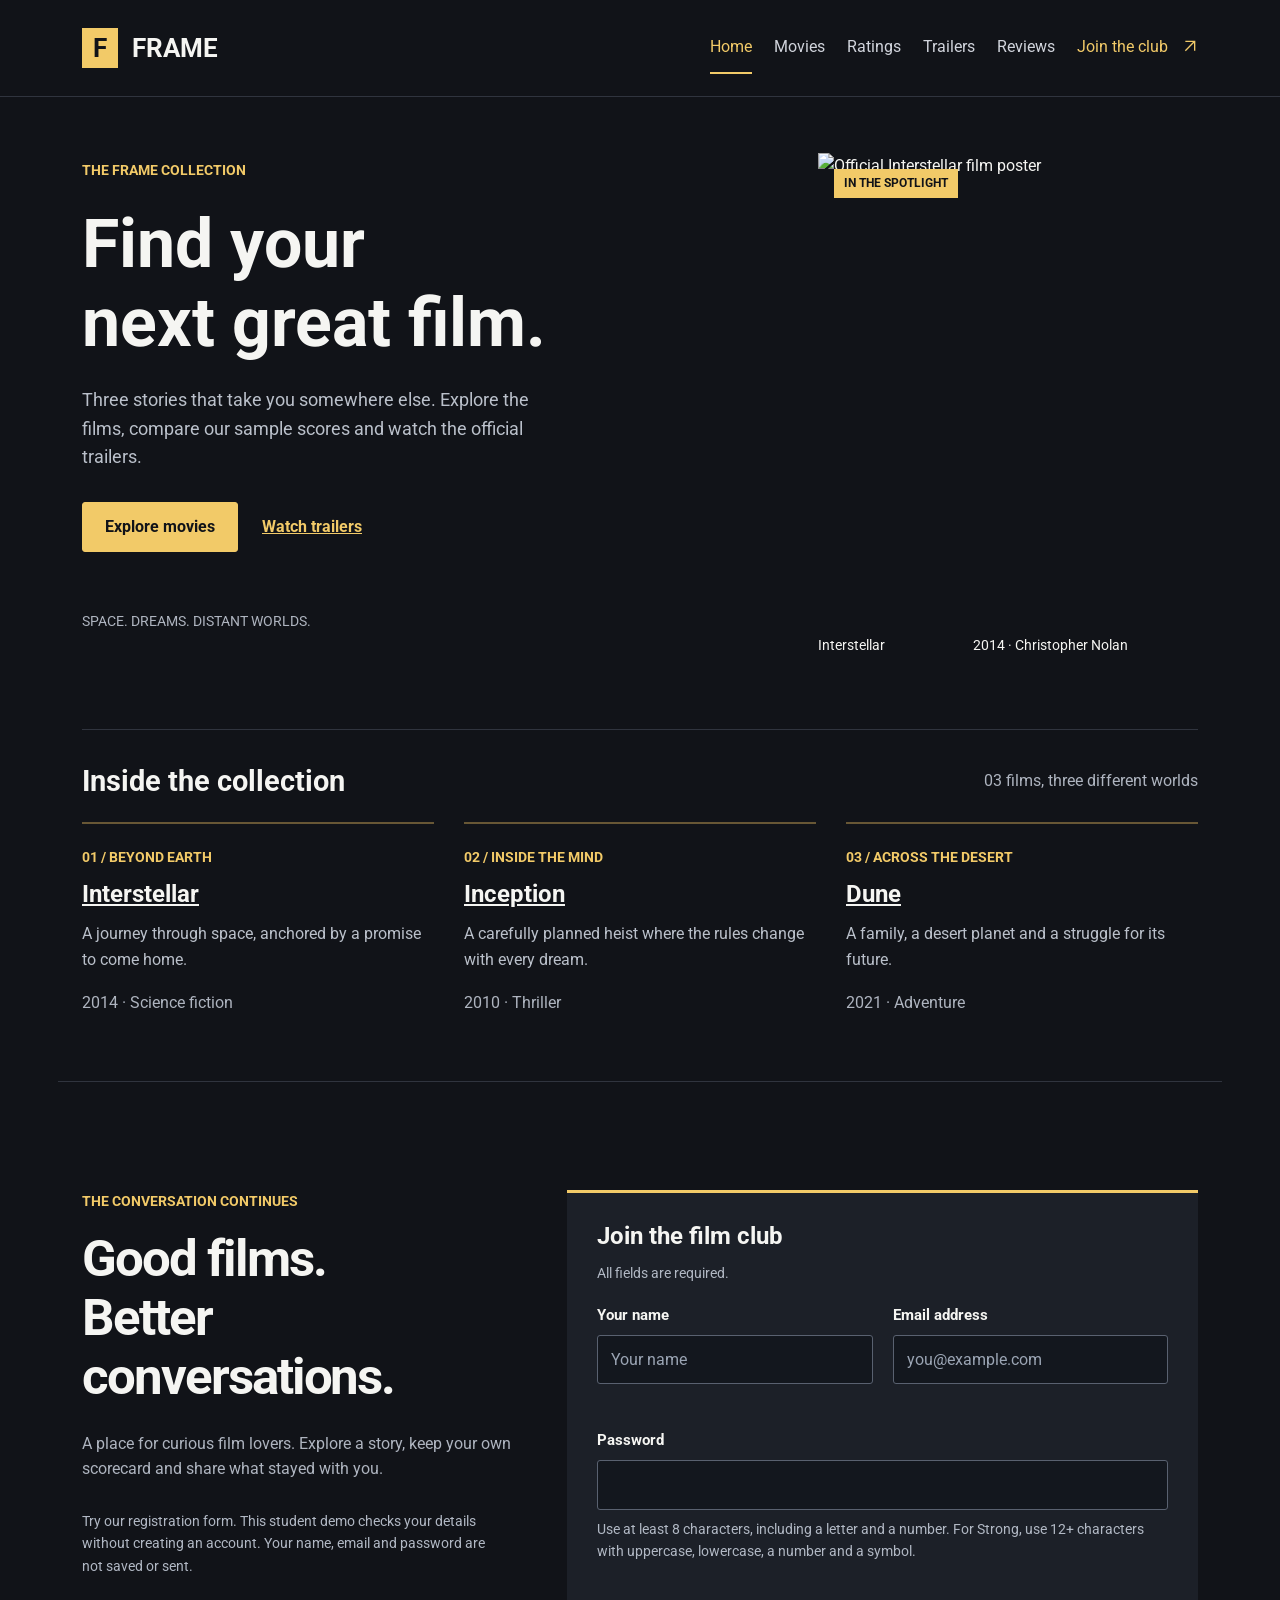
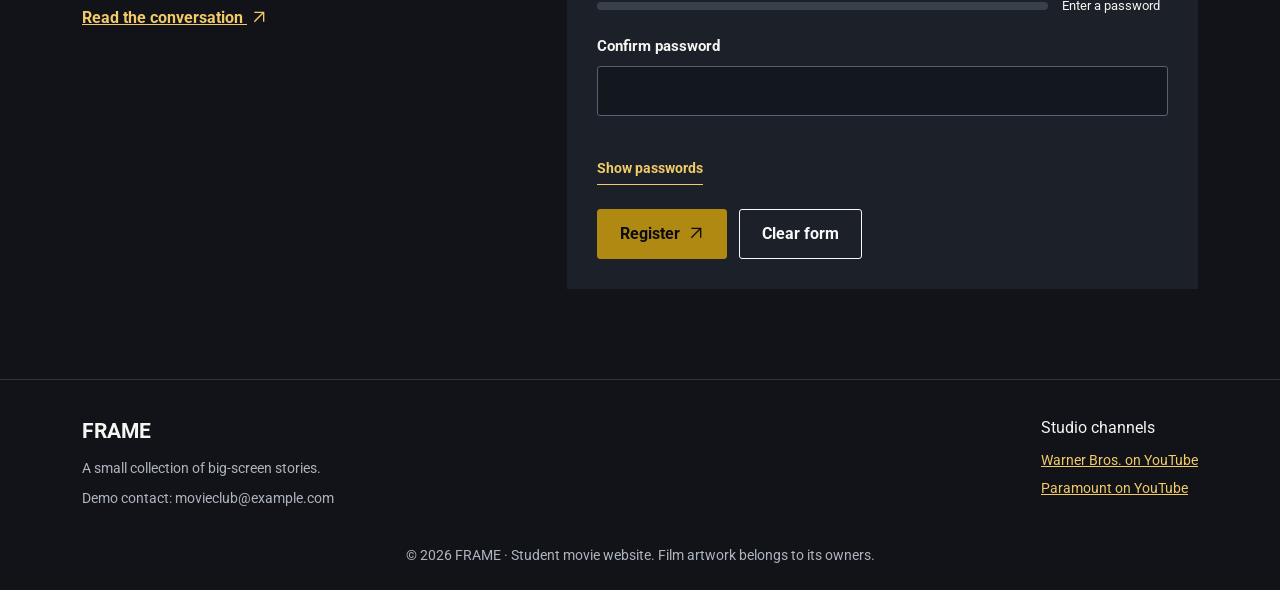
==== index.html @ 66e4b96b "upd" ====
<!DOCTYPE html>
<html lang="en">
    <head>
        <meta charset="UTF-8">
        <meta name="viewport" content="width=device-width, initial-scale=1.0">
        <meta name="description" content="FRAME movie guide: film information, sample ratings, official trailers and short reviews.">
        <title>
            Home | FRAME
        </title>
        <link rel="stylesheet" href="https://cdn.jsdelivr.net/npm/bootstrap@5.3.3/dist/css/bootstrap.min.css" integrity="sha384-QWTKZyjpPEjISv5WaRU9OFeRpok6YctnYmDr5pNlyT2bRjXh0JMhjY6hW+ALEwIH" crossorigin="anonymous">
        <link rel="stylesheet" href="https://fonts.googleapis.com/css2?family=Roboto:wght@400;700&amp;display=swap">
        <link rel="stylesheet" href="css/style.css">
    </head>
    <body>
        <a class="skip-link" href="#main-content">Skip to content</a>
        <header class="site-header">
            <div class="container header-content">
                <a class="brand" href="index.html">
                    <span class="brand-mark">
                        F
                    </span>
                    FRAME
                </a>
                <nav aria-label="Main navigation">
                    <ul class="nav-list">
                        <li>
                            <a class="current" aria-current="page" href="index.html">
                                Home
                            </a>
                        </li>
                        <li>
                            <a href="movies.html">
                                Movies
                            </a>
                        </li>
                        <li>
                            <a href="ratings.html">
                                Ratings
                            </a>
                        </li>
                        <li>
                            <a href="trailers.html">
                                Trailers
                            </a>
                        </li>
                        <li>
                            <a href="reviews.html">
                                Reviews
                            </a>
                        </li>
                    <li><a class="nav-join" href="index.html#join">Join the club <span aria-hidden="true"><svg class="arrow-icon" viewBox="0 0 24 24" fill="none" stroke="currentColor" stroke-width="2" aria-hidden="true" focusable="false"><path d="M5 19 19 5M5 5h14v14"/></svg></span></a></li>
                    </ul>
                </nav>
            </div>
        </header>
        <main class="container" id="main-content">
            <section class="hero row align-items-center">
                <div class="col-12 col-md-7 hero-copy">
                    <p class="eyebrow">
                        THE FRAME COLLECTION
                    </p>
                    <h1 id="home-title">
                        Find your
                        <br>
                        next great film.
                    </h1>
                    <p class="hero-description">
                        Three stories that take you somewhere else. Explore the films, compare our sample scores and watch the official trailers.
                    </p>
                    <div class="button-row">
                        <a class="btn btn-warning" href="movies.html">
                            Explore movies
                        </a>
                        <a class="text-link" href="trailers.html">
                            Watch trailers
                        </a>
                    </div>
                    <p class="hero-caption">
                        SPACE. DREAMS. DISTANT WORLDS.
                    </p>
                </div>
                <div class="col-12 col-md-5">
                    <div class="featured-poster">
                        <img src="interstellar.jpg" alt="Official Interstellar film poster" width="555" height="833">
                        <span class="poster-label">
                            IN THE SPOTLIGHT
                        </span>
                    </div>
                    <div class="featured-caption">
                        <span>
                            Interstellar
                        </span>
                        <span>
                            2014 · Christopher Nolan
                        </span>
                    </div>
                </div>
            </section>
            <section class="home-section">
                <div class="section-heading">
                    <h2 id="collection-title">
                        Inside the collection
                    </h2>
                    <span class="muted">
                        03 films, three different worlds
                    </span>
                </div>
                <div class="collection-grid">
                    <article class="collection-item">
                        <span class="item-number">
                            01 / BEYOND EARTH
                        </span>
                        <h3>
                            <a href="movies.html#interstellar">
                                Interstellar
                            </a>
                        </h3>
                        <p>
                            A journey through space, anchored by a promise to come home.
                        </p>
                        <span class="muted">
                            2014 · Science fiction
                        </span>
                    </article>
                    <article class="collection-item">
                        <span class="item-number">
                            02 / INSIDE THE MIND
                        </span>
                        <h3>
                            <a href="movies.html#inception">
                                Inception
                            </a>
                        </h3>
                        <p>
                            A carefully planned heist where the rules change with every dream.
                        </p>
                        <span class="muted">
                            2010 · Thriller
                        </span>
                    </article>
                    <article class="collection-item">
                        <span class="item-number">
                            03 / ACROSS THE DESERT
                        </span>
                        <h3>
                            <a href="movies.html#dune">
                                Dune
                            </a>
                        </h3>
                        <p>
                            A family, a desert planet and a struggle for its future.
                        </p>
                        <span class="muted">
                            2021 · Adventure
                        </span>
                    </article>
                </div>
            </section>

        <section class="join-section home-section row g-5" id="join" aria-labelledby="join-title">
            <div class="col-12 col-lg-5">
                <p class="eyebrow">THE CONVERSATION CONTINUES</p>
                <h2 id="join-title" class="section-display">Good films.<br>Better conversations.</h2>
                <p class="muted">A place for curious film lovers. Explore a story, keep your own scorecard and share what stayed with you.</p>
                <p class="small-note">Try our registration form. This student demo checks your details without creating an account. Your name, email and password are not saved or sent.</p>
                <a class="text-link" href="reviews.html">Read the conversation <span aria-hidden="true"><svg class="arrow-icon" viewBox="0 0 24 24" fill="none" stroke="currentColor" stroke-width="2" aria-hidden="true" focusable="false"><path d="M5 19 19 5M5 5h14v14"/></svg></span></a>
            </div>
            <div class="col-12 col-lg-7">
                <form id="registration-form" class="panel-form" novalidate>
                    <h3>Join the film club</h3>
                    <p class="field-hint">All fields are required.</p>
                    <div class="form-grid">
                    <div class="field">
        <label for="member-name">Your name</label>
        <input type="text" id="member-name" required autocomplete="name" maxlength="80" placeholder="Your name" aria-describedby="member-name-error">
        <p class="field-message" id="member-name-error" aria-live="polite"></p>
    </div><div class="field">
        <label for="member-email">Email address</label>
        <input type="email" id="member-email" required autocomplete="email" maxlength="254" placeholder="you@example.com" aria-describedby="member-email-error">
        <p class="field-message" id="member-email-error" aria-live="polite"></p>
    </div>
                    </div>
                    <div class="field">
        <label for="member-password">Password</label>
        <input type="password" id="member-password" required autocomplete="new-password" maxlength="128" aria-describedby="member-password-error member-password-hint">
        <p class="field-hint" id="member-password-hint">Use at least 8 characters, including a letter and a number. For Strong, use 12+ characters with uppercase, lowercase, a number and a symbol.</p><p class="field-message" id="member-password-error" aria-live="polite"></p>
    </div>
                    <div class="password-strength">
                        <meter id="password-meter" min="0" max="3" value="0" aria-label="Password strength"></meter>
                        <span id="password-strength-label" aria-live="polite">Enter a password</span>
                    </div>
                    <div class="field">
        <label for="member-confirm">Confirm password</label>
        <input type="password" id="member-confirm" required autocomplete="new-password" maxlength="128" aria-describedby="member-confirm-error">
        <p class="field-message" id="member-confirm-error" aria-live="polite"></p>
    </div>
                    <button class="plain-button password-toggle" id="password-toggle" type="button" aria-pressed="false" aria-controls="member-password member-confirm">Show passwords</button>
                    <div class="form-actions">
                        <button type="submit" class="btn btn-warning" disabled>Register <span aria-hidden="true"><svg class="arrow-icon" viewBox="0 0 24 24" fill="none" stroke="currentColor" stroke-width="2" aria-hidden="true" focusable="false"><path d="M5 19 19 5M5 5h14v14"/></svg></span></button>
                        <button type="reset" class="btn btn-outline-light">Clear form</button>
                    </div>
                    <p class="form-status" id="registration-status" role="status"></p>
                </form>
            </div>
        </section>
        </main>
        <footer class="site-footer">
            <div class="container footer-content">
                <div>
                    <a class="brand footer-brand" href="index.html">
                        FRAME
                    </a>
                    <p class="footer-note">
                        A small collection of big-screen stories.
                    </p>
                    <p class="footer-note">
                        Demo contact: movieclub@example.com
                    </p>
                </div>
                <div class="footer-links">
                    <p>
                        Studio channels
                    </p>
                    <a href="https://www.youtube.com/user/WarnerBrosPictures/">
                        Warner Bros. on YouTube
                    </a>
                    <a href="https://www.youtube.com/@paramountpictures">
                        Paramount on YouTube
                    </a>
                </div>
            </div>
            <div class="container copyright text-center">
                © 2026 FRAME · Student movie website. Film artwork belongs to its owners.
            </div>
        </footer>
        <noscript><p class="container noscript-note">Enable JavaScript to use registration, search, the gallery and your saved ratings.</p></noscript>
        <script src="https://code.jquery.com/jquery-3.7.1.min.js" integrity="sha256-/JqT3SQfawRcv/BIHPThkBvs0OEvtFFmqPF/lYI/Cxo=" crossorigin="anonymous" defer></script>
        <script src="js/script.js" defer></script>
    </body>
</html>
---- css/style.css ----
:root {
    --page-background: #111318;
    --text-color: #f5f5f2;
    --accent-color: #f2ca68;
    --muted-color: #aeb4bf;
}

* {
    box-sizing: border-box;
}

body {
    margin: 0;
    background-color: var(--page-background);
    color: var(--text-color);
    font-family: 'Roboto', Arial, sans-serif;
    font-size: 16px;
    line-height: 1.6;
}

a {
    color: var(--accent-color);
}

h1, h2, h3 {
    font-weight: 700;
    line-height: 1.15;
}

h1 {
    font-size: 3.5rem;
    margin-bottom: 20px;
}

h2 {
    font-size: 1.8rem;
    margin-bottom: 18px;
}

h3 {
    font-size: 1.5rem;
}

p {
    margin-bottom: 18px;
}

.muted, .director, .movie-meta, .footer-note, .copyright {
    color: var(--muted-color);
}

.site-header {
    border-bottom: 1px solid #30343e;
}

.header-content, .nav-list, .button-row, .section-heading,
.featured-caption, .movie-meta, .movie-links, .review-heading, .footer-content {
    display: flex;
    align-items: center;
    justify-content: space-between;
    gap: 24px;
}

.header-content {
    min-height: 96px;
}

.brand {
    color: #f5f5f2;
    text-decoration: none;
    font-size: 1.6rem;
    font-weight: bold;
}

.brand-mark {
    display: inline-block;
    background-color: #f2ca68;
    color: #111318;
    padding: 0 11px;
    margin-right: 8px;
}

.nav-list {
    padding: 0;
    margin: 0;
    list-style: none;
    flex-wrap: wrap;
}

.nav-list a {
    display: inline-block;
    color: #d1d4dc;
    text-decoration: none;
    padding: 12px 0;
    border-bottom: 2px solid transparent;
}

.nav-list .current {
    color: #f2ca68;
    border-color: #f2ca68;
}

main {
    min-height: 65vh;
}

.hero {
    padding-top: 56px;
    padding-bottom: 60px;
}

.hero-copy {
    padding-right: 64px;
}

.eyebrow, .item-number {
    color: #f2ca68;
    font-size: 0.875rem;
    font-weight: bold;
}

.hero h1 {
    font-size: 4.25rem;
    margin: 24px 0;
}

.hero-description {
    color: #bac0ca;
    font-size: 1.125rem;
    max-width: 480px;
    margin-bottom: 30px;
}

.button-row {
    justify-content: flex-start;
    flex-wrap: wrap;
}

.btn {
    padding: 12px 22px;
    border-radius: 3px;
    font-weight: bold;
}

.btn-warning {
    background-color: #f2ca68;
    border-color: #f2ca68;
    color: #111318;
}

.text-link {
    font-weight: bold;
}

.hero-caption {
    color: #aeb4bf;
    margin-top: 58px;
    font-size: 0.875rem;
}

.featured-poster {
    position: relative;
    max-width: 310px;
    margin-left: auto;
    margin-right: auto;
}

.featured-poster img {
    display: block;
    width: 100%;
    height: auto;
}

.poster-label {
    position: absolute;
    top: 16px;
    left: 16px;
    background-color: #f2ca68;
    color: #111318;
    padding: 5px 10px;
    font-size: 0.75rem;
    font-weight: bold;
}

.featured-caption {
    max-width: 310px;
    margin: 16px auto 0;
    font-size: 0.875rem;
    flex-wrap: wrap;
    gap: 2px;
}

.featured-caption span {
    display: block;
}

.home-section {
    border-top: 1px solid #30343e;
    padding-top: 35px;
    margin-top: 12px;
    margin-bottom: 65px;
}

.section-heading {
    margin-bottom: 24px;
    flex-wrap: wrap;
    gap: 8px;
}

.section-heading h2 {
    margin: 0;
}


.collection-grid, .movie-grid {
    display: grid;
    grid-template-columns: repeat(3, 1fr);
    gap: 30px;
}

.collection-item {
    border-top: 2px solid #685735;
    padding-top: 20px;
}

.collection-item h3 {
    margin: 12px 0;
}

.collection-item h3 a {
    color: #f5f5f2;
}

.collection-item p {
    color: #bac0ca;
}

.page-intro {
    padding: 52px 0 30px;
    max-width: 700px;
}

.page-intro p {
    color: #bac0ca;
}

.page-intro .eyebrow {
    color: #f2ca68;
}

.movie-grid {
    margin-bottom: 70px;
}

.movie-poster {
    width: 100%;
    height: auto;
    display: block;
}

.movie-meta {
    margin: 18px 0 10px;
    align-items: flex-start;
    font-size: 0.875rem;
    gap: 12px;
}

.movie-card h2 {
    margin-bottom: 10px;
}

.director {
    font-size: 0.875rem;
}

.movie-links {
    flex-wrap: wrap;
    justify-content: flex-start;
    gap: 16px;
    font-weight: bold;
}

.table-wrap {
    overflow-x: auto;
    margin: 28px 0 45px;
}

.ratings-table {
    width: 100%;
    min-width: 560px;
    border-collapse: collapse;
}

.ratings-table th, .ratings-table td {
    padding: 22px 16px;
    text-align: left;
    border-bottom: 1px solid #363b45;
}

.ratings-table thead {
    background-color: #242832;
    color: #bac0ca;
}

.ratings-table caption {
    color: #aeb4bf;
    padding-top: 15px;
}


.ratings-table tbody tr:nth-child(even) {
    background-color: #191d25;
}

.rating-score {
    color: #f2ca68;
    font-weight: bold;
    white-space: nowrap;
}

.reading-list {
    padding-left: 20px;
}

.reading-list li {
    margin-bottom: 14px;
}

.trailer-item {
    border-top: 1px solid #30343e;
    padding-top: 30px;
    padding-bottom: 30px;
}

.trailer-poster {
    width: 100%;
    height: auto;
    max-width: 220px;
}

.trailer-copy {
    padding-left: 36px;
}

.trailer-copy p {
    max-width: 650px;
}

.reviews-list {
    padding-right: 44px;
}

.review-item {
    border-top: 1px solid #30343e;
    padding: 28px 0;
}

.review-heading {
    align-items: flex-start;
    flex-wrap: wrap;
    gap: 8px;
    margin-bottom: 18px;
}

.review-heading h2 {
    margin: 0;
}

.review-form-box {
    background-color: #1c2028;
    padding: 28px;
    margin-bottom: 60px;
    border-top: 3px solid #f2ca68;
}

#review-form label {
    display: block;
    margin: 18px 0 8px;
    font-weight: bold;
}

#review-form input, #review-form select, #review-form textarea {
    display: block;
    width: 100%;
    padding: 11px;
    background-color: #f5f5f2;
    color: #171a22;
    border: 1px solid #c9cbd1;
    border-radius: 3px;
    font-family: 'Roboto', Arial, sans-serif;
    font-size: 1rem;
}

.site-footer {
    border-top: 1px solid #30343e;
    margin-top: 30px;
    padding-top: 35px;
    padding-bottom: 24px;
}

.footer-content {
    align-items: flex-start;
}

.footer-brand {
    font-size: 1.3rem;
}

.footer-note {
    margin: 8px 0;
    font-size: 0.875rem;
}

.footer-links p {
    margin-bottom: 8px;
}

.footer-links a {
    display: block;
    font-size: 0.875rem;
    margin-bottom: 6px;
}

.copyright {
    font-size: 0.875rem;
    margin-top: 26px;
}

a:hover {
    color: #ffe3a1;
}

.nav-list a:hover {
    color: var(--accent-color);
    border-color: var(--accent-color);
}

.btn-warning:hover {
    background-color: #ffe3a1;
    border-color: #ffe3a1;
    color: #111318;
}

a:focus, button:focus, input:focus, select:focus, textarea:focus {
    outline: 3px solid var(--accent-color);
    outline-offset: 4px;
}

@media (max-width: 991px) {
    .hero h1 {
        font-size: 3.25rem;
    }

    .hero-copy {
        padding-right: 25px;
    }

    .header-content {
        flex-direction: column;
        gap: 8px;
        padding-top: 18px;
        padding-bottom: 16px;
    }

    .movie-grid {
        grid-template-columns: repeat(2, 1fr);
    }

    .reviews-list {
        padding-right: 12px;
    }

    .hero-caption {
        margin-top: 30px;
    }
}

@media (max-width: 767px) {
    .container {
        padding-left: 22px;
        padding-right: 22px;
    }

    h1, .hero h1 {
        font-size: 2.7rem;
    }

    .nav-list {
        justify-content: center;
        gap: 16px;
    }

    .nav-list a {
        font-size: 0.875rem;
        padding-top: 5px;
        padding-bottom: 5px;
    }

    .hero {
        padding-top: 35px;
        padding-bottom: 35px;
    }

    .hero-copy {
        padding-right: 12px;
        margin-bottom: 24px;
    }

    .hero h1 {
        margin-top: 16px;
    }

    .collection-grid, .movie-grid {
        grid-template-columns: 1fr;
        gap: 35px;
    }

    .movie-poster {
        max-width: 360px;
    }

    .page-intro {
        padding-top: 35px;
    }

    .trailer-copy {
        padding-left: 12px;
        margin-top: 22px;
    }

    .footer-content {
        flex-direction: column;
    }

    .review-form-box {
        padding: 22px;
    }
}

/* Endterm interactions — extend the original FRAME colour and layout system. */
html { scroll-behavior: smooth; color-scheme: dark; }
[hidden] { display: none !important; }
::selection { background: #f2ca68; color: #111318; }
.skip-link { position: fixed; top: -100px; left: 20px; z-index: 100; background: #f2ca68; color: #111318; padding: 12px 20px; }
.skip-link:focus { top: 12px; }
.nav-list { gap: 22px; }
.nav-list .nav-join { color: var(--accent-color); }
.nav-join span { margin-left: 6px; }
.arrow-icon { width: 16px; height: 16px; vertical-align: -2px; margin-left: 4px; }
.gallery-zoom .arrow-icon { margin: 0; width: 20px; height: 20px; }
#join { scroll-margin-top: 24px; }
.section-display { font-size: clamp(2.2rem, 4vw, 3.5rem); letter-spacing: -0.04em; margin: 18px 0 24px; }
.small-note, .field-hint, .results-count { color: #b1b8c4; font-size: 0.875rem; }
.small-note { margin: 28px 0; max-width: 410px; }
.join-section { padding-top: 60px; padding-bottom: 25px; }
.panel-form { background: #1c2028; border-top: 3px solid var(--accent-color); padding: 30px; }
.panel-form h3 { margin-bottom: 12px; }
.form-grid { display: grid; grid-template-columns: repeat(2, minmax(0, 1fr)); gap: 20px; }
.field { margin-top: 18px; min-width: 0; }
.field label, .search-label { display: block; font-weight: 700; font-size: 0.9375rem; margin-bottom: 8px; }
.field input, .field select, .search-row input {
    width: 100%; min-height: 48px; border: 1px solid #596170; border-radius: 3px;
    background: #13171e; color: #f5f5f2; padding: 11px 13px; font: inherit;
}
.field input::placeholder, .search-row input::placeholder { color: #9ba5b4; opacity: 1; }
.field-hint { margin: 8px 0 0; }
.field-message { font-size: 0.8125rem; margin: 6px 0 0; min-height: 20px; color: #ffb4ad; }
.field-message.valid-message { color: #a8d6b2; }
.is-valid + .field-message { color: #a8d6b2; }
.field input.is-invalid, .field select.is-invalid, #review-form .is-invalid { border: 2px solid #ff9a91; }
.field input.is-valid, .field select.is-valid, #review-form .is-valid { border-color: #8cc69b; }
.form-actions { display: flex; flex-wrap: wrap; align-items: center; gap: 12px; margin-top: 24px; }
.form-status { color: #addbb8; margin: 18px 0 0; overflow-wrap: anywhere; }
.form-status:empty { display: none; }
.status-warning { color: #f4c478; }
.plain-button { background: none; border: 0; border-bottom: 1px solid currentColor; padding: 5px 0; color: var(--accent-color); font: inherit; font-size: 0.875rem; font-weight: 700; }
.plain-button:hover { color: #ffe3a1; }
.password-toggle { margin: 10px 0 0; }
.password-strength { display: flex; align-items: center; gap: 14px; margin: 7px 0 12px; font-size: 0.8125rem; }
.password-strength meter { appearance: none; flex: 1; min-width: 40px; height: 8px; border: 0; border-radius: 4px; background: #38404c; }
.password-strength meter::-webkit-meter-bar { background: #38404c; border: none; height: 8px; }
.password-strength meter::-webkit-meter-optimum-value { background: #f2ca68; }
.password-strength meter[data-level="1"]::-webkit-meter-optimum-value { background: #ff9a91; }
.password-strength meter[data-level="3"]::-webkit-meter-optimum-value { background: #8cc69b; }
.password-strength meter::-moz-meter-bar { background: #f2ca68; }
.password-strength meter[data-level="1"]::-moz-meter-bar { background: #ff9a91; }
.password-strength meter[data-level="3"]::-moz-meter-bar { background: #8cc69b; }
.password-strength span { min-width: 106px; }
.search-section { border-top: 1px solid #30343e; padding: 24px 0 16px; }
.search-row { display: flex; align-items: stretch; gap: 12px; }
.search-row input { flex: 1; min-width: 0; }
.search-row button { flex-shrink: 0; }
.filter-row { display: flex; flex-wrap: wrap; gap: 10px; margin-top: 20px; }
.filter-button { padding: 9px 16px; border: 1px solid #505867; border-radius: 3px; background: transparent; color: #d1d4dc; font-size: 0.875rem; }
.filter-button:hover { border-color: var(--accent-color); color: var(--accent-color); }
.filter-button.active { background: var(--accent-color); border-color: var(--accent-color); color: #111318; font-weight: 700; }
.results-count { margin: 18px 0 14px; }
.movie-card { min-width: 0; }
.empty-state { text-align: center; padding: 34px 20px 55px; }
.empty-state h2 { font-size: 1.5rem; }
.empty-state p { color: var(--muted-color); }
.gallery-section { padding-top: 40px; }
.gallery-section .section-heading { align-items: flex-end; }
.gallery-section .section-heading p { margin: 0 0 10px; }
.gallery-item { display: block; width: 100%; padding: 0; border: 0; background: none; color: #f5f5f2; text-align: left; }
.gallery-image { display: block; position: relative; overflow: hidden; background: #202630; }
.gallery-image img { display: block; width: 100%; aspect-ratio: 2 / 3; object-fit: cover; transition: transform 250ms; }
.gallery-item:hover img { transform: scale(1.035); }
.gallery-zoom { position: absolute; bottom: 14px; right: 14px; width: 40px; height: 40px; display: grid; place-items: center; background: #f2ca68; color: #111318; font-size: 1.5rem; }
.gallery-title { display: block; font-size: 1.25rem; font-weight: 700; margin: 14px 0 2px; }
.gallery-item > .muted { font-size: 0.875rem; }
body:has(dialog[open]) { overflow: hidden; }
dialog { color: #f5f5f2; }
dialog::backdrop { background: rgba(4, 6, 10, 0.88); }
.form-dialog { width: min(560px, calc(100% - 32px)); max-height: calc(100dvh - 40px); border: 1px solid #596170; border-top: 3px solid #f2ca68; border-radius: 4px; padding: 28px; background: #1c2028; }
.dialog-header { display: flex; align-items: center; justify-content: space-between; gap: 20px; }
.dialog-header h2 { margin: 0; }
.icon-button { display: inline-grid; place-items: center; width: 44px; height: 44px; flex: 0 0 44px; padding: 0; border: 1px solid #596170; border-radius: 3px; color: #f5f5f2; background: #202630; font-size: 1.5rem; line-height: 1; }
.icon-button:hover { border-color: #f2ca68; color: #f2ca68; }
.confirm-dialog { width: min(440px, calc(100% - 32px)); }
.confirm-dialog p { overflow-wrap: anywhere; }
.lightbox { border: 0; padding: 0; background: #111318; width: min(660px, calc(100% - 24px)); max-width: none; max-height: calc(100dvh - 24px); overflow: auto; }
.lightbox-panel { padding: 18px 24px 12px; }
.lightbox-header { display: flex; align-items: center; justify-content: space-between; gap: 15px; margin-bottom: 12px; }
.lightbox-header p { margin: 0; }
#lightbox-image { display: block; width: 100%; height: min(65dvh, 720px); object-fit: contain; background: #0d0f13; }
.lightbox-controls { display: flex; align-items: center; justify-content: space-between; gap: 16px; margin-top: 14px; }
#lightbox-caption { margin: 0; font-weight: 700; text-align: center; }
.lightbox-panel .field-hint { margin-top: 10px; }
.table-toolbar { display: flex; align-items: center; justify-content: space-between; gap: 20px; margin-top: 25px; }
.table-toolbar .results-count { margin: 0; }
.table-wrap { margin-top: 20px; }
.ratings-table { min-width: 700px; }
.ratings-table th[scope="row"] { max-width: 240px; overflow-wrap: anywhere; }
.row-actions { white-space: nowrap; }
.row-actions button { margin-right: 18px; min-height: 44px; }
.row-actions button:last-child { margin-right: 0; }
.danger-text { color: #ffb4ad; }
.danger-text:hover { color: #ffcdc8; }
.empty-table { padding: 45px 20px !important; text-align: center !important; color: #b1b8c4; }
.personal-reviews { margin-top: 30px; }
.personal-review h3 { margin: 0; font-size: 1.3rem; }
.review-text { white-space: pre-wrap; overflow-wrap: anywhere; }
.personal-review .muted { overflow-wrap: anywhere; }
#review-form .field-message { margin: 6px 0 0; }
#review-form .field-hint { margin: 8px 0 0; }
#review-form .is-valid + .field-message { color: #a8d6b2; }
.noscript-note { border: 1px solid #f2ca68; padding: 14px; margin: 20px auto; }

@media (max-width: 767px) {
    .nav-list { gap: 10px 18px; }
    .join-section { padding-top: 35px; --bs-gutter-x: 24px; }
    .panel-form { padding: 22px; }
    .gallery-section { margin-top: 25px; }
    .search-row { flex-wrap: wrap; }
    .search-row input { flex-basis: 100%; }
    .search-row button { padding: 9px 14px; }
    .table-toolbar { flex-wrap: wrap; gap: 14px; }
    .lightbox-panel { padding: 14px; }
    .form-dialog { padding: 22px; }
}
@media (max-width: 479px) {
    .form-grid { grid-template-columns: 1fr; gap: 0; }
    .filter-button { padding: 9px 12px; }
    .form-actions .btn { flex-grow: 1; }
    .lightbox-controls { gap: 8px; }
    #lightbox-caption { font-size: 0.9375rem; }
}
@media (prefers-reduced-motion: reduce) {
    html { scroll-behavior: auto; }
    .gallery-image img { transition: none; }
}
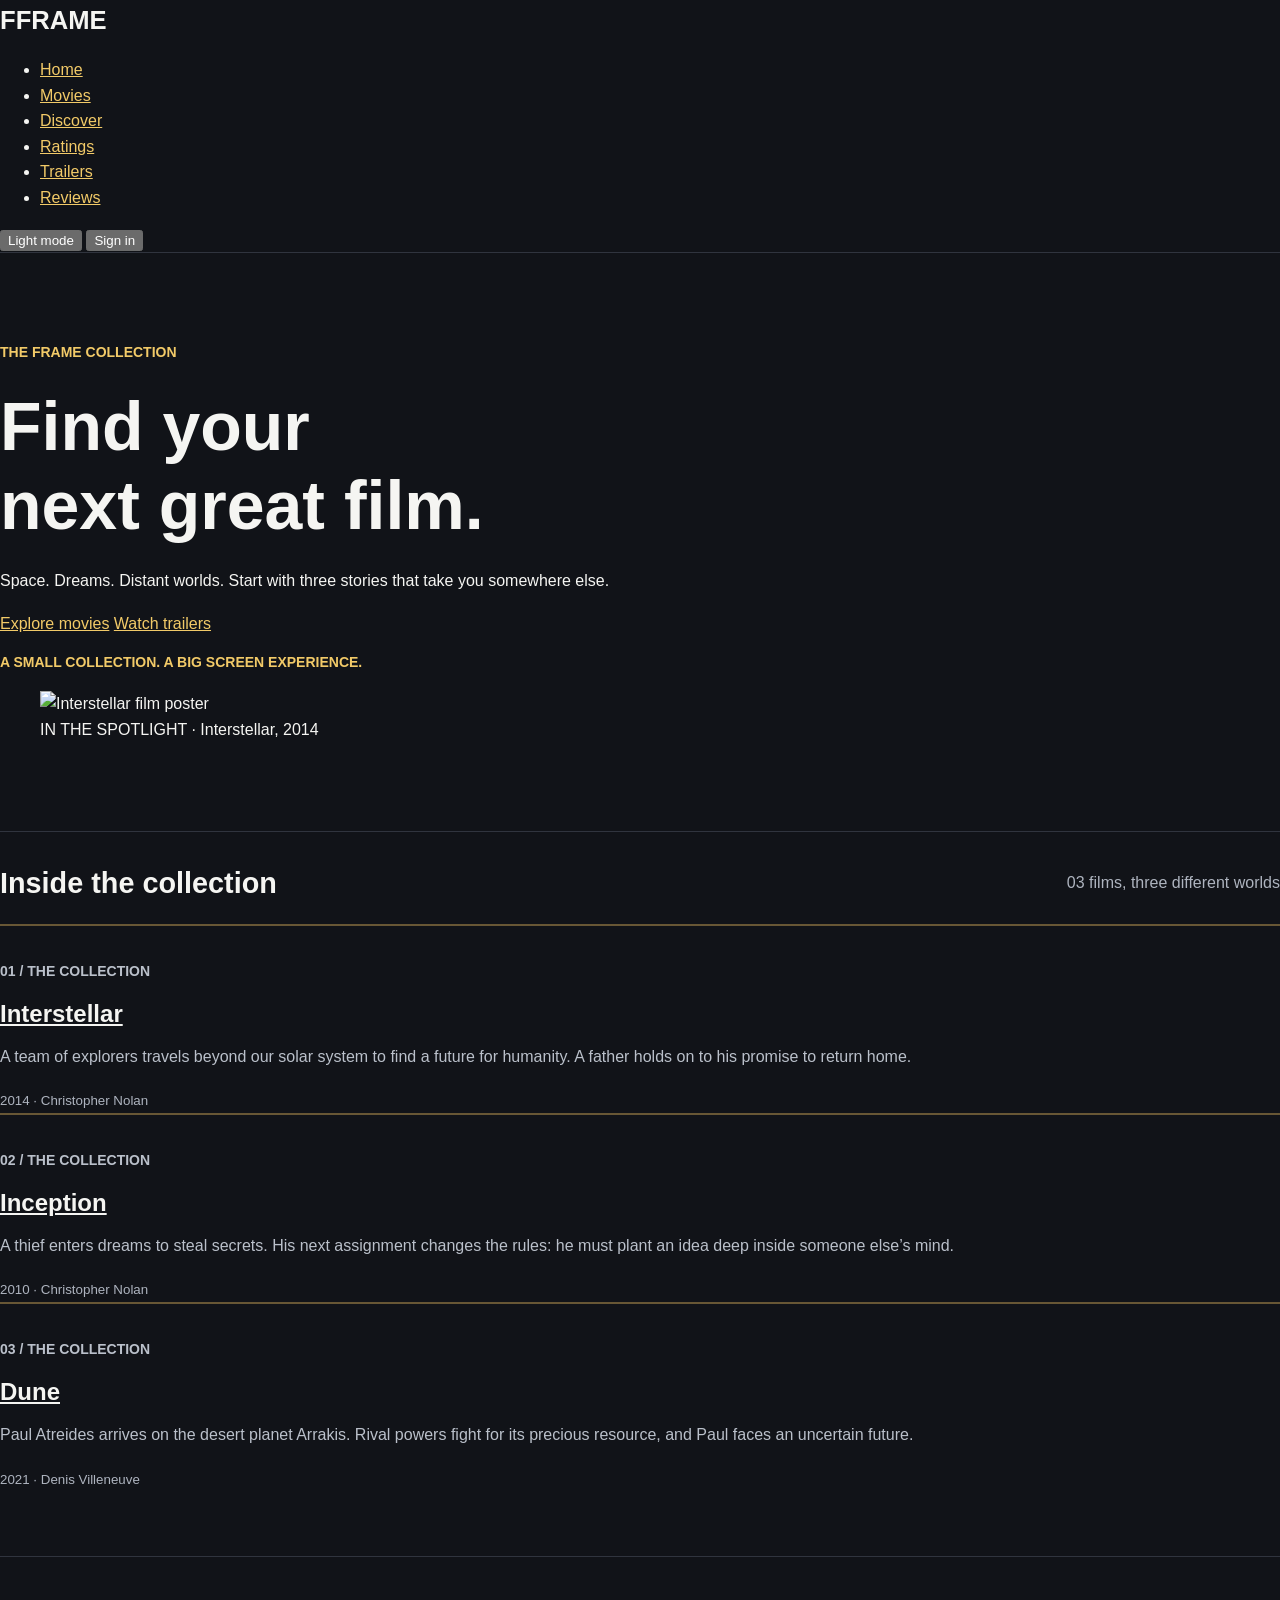
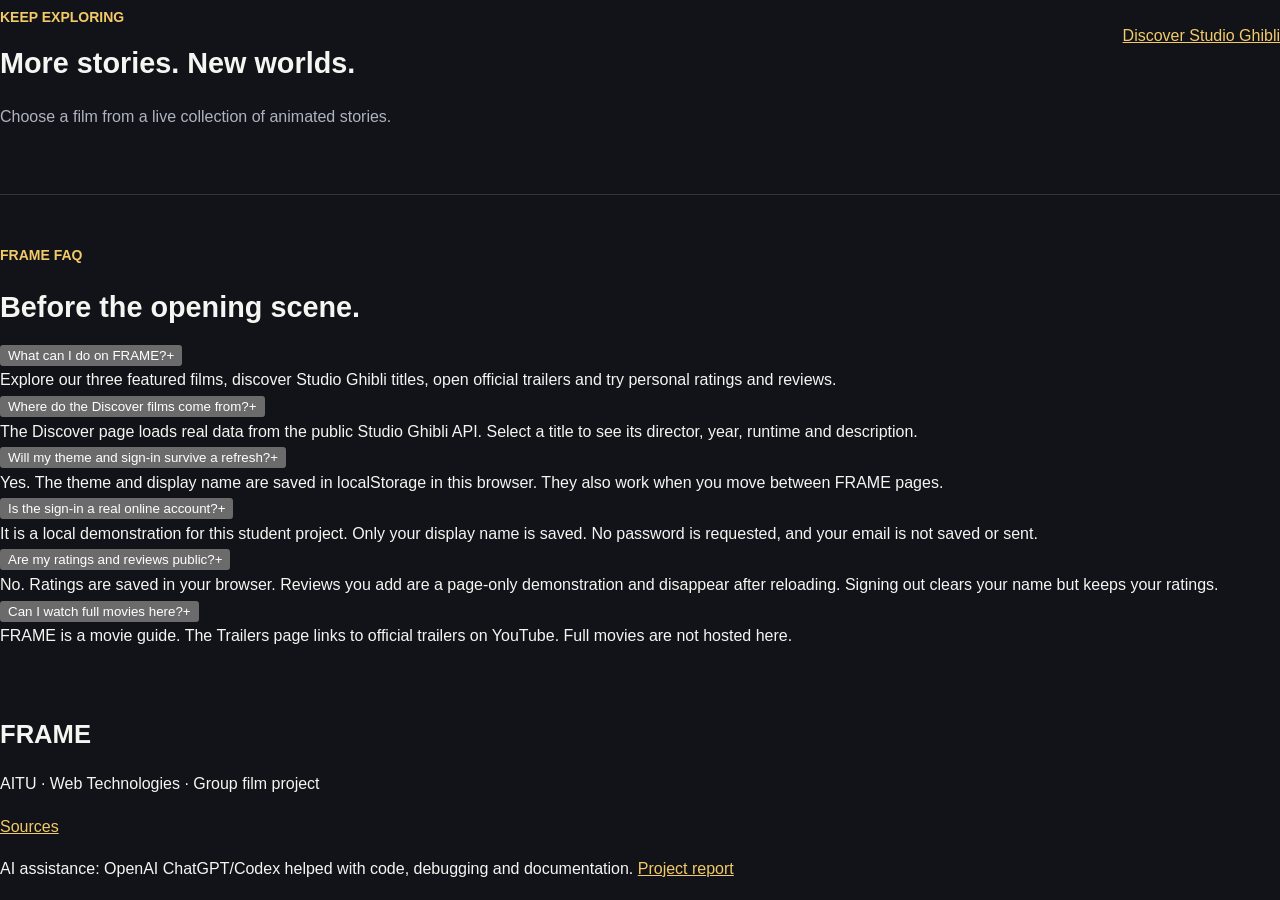
==== commit a0457af3: "Add files via upload" ====
--- a/index.html
+++ b/index.html
@@ -1,240 +1,160 @@
 <!DOCTYPE html>
 <html lang="en">
-    <head>
-        <meta charset="UTF-8">
-        <meta name="viewport" content="width=device-width, initial-scale=1.0">
-        <meta name="description" content="FRAME movie guide: film information, sample ratings, official trailers and short reviews.">
-        <title>
-            Home | FRAME
-        </title>
-        <link rel="stylesheet" href="https://cdn.jsdelivr.net/npm/bootstrap@5.3.3/dist/css/bootstrap.min.css" integrity="sha384-QWTKZyjpPEjISv5WaRU9OFeRpok6YctnYmDr5pNlyT2bRjXh0JMhjY6hW+ALEwIH" crossorigin="anonymous">
-        <link rel="stylesheet" href="https://fonts.googleapis.com/css2?family=Roboto:wght@400;700&amp;display=swap">
-        <link rel="stylesheet" href="css/style.css">
-    </head>
-    <body>
-        <a class="skip-link" href="#main-content">Skip to content</a>
-        <header class="site-header">
-            <div class="container header-content">
-                <a class="brand" href="index.html">
-                    <span class="brand-mark">
-                        F
-                    </span>
-                    FRAME
-                </a>
+<head>
+    <meta charset="UTF-8">
+    <meta name="viewport" content="width=device-width, initial-scale=1.0">
+    <meta name="description" content="FRAME: a student movie guide with films, personal ratings, trailers and reviews.">
+    <title>Home | FRAME</title>
+    <link rel="stylesheet" href="vendor/bootstrap-5.3.3.min.css">
+    <link rel="stylesheet" href="css/style.css">
+</head>
+<body>
+    <a class="skip-link" href="#main-content">Skip to content</a>
+    <header class="site-header">
+        <div class="container">
+            <div class="header-row">
+                <a class="brand" href="index.html"><span>F</span>FRAME</a>
                 <nav aria-label="Main navigation">
-                    <ul class="nav-list">
-                        <li>
-                            <a class="current" aria-current="page" href="index.html">
-                                Home
-                            </a>
-                        </li>
-                        <li>
-                            <a href="movies.html">
-                                Movies
-                            </a>
-                        </li>
-                        <li>
-                            <a href="ratings.html">
-                                Ratings
-                            </a>
-                        </li>
-                        <li>
-                            <a href="trailers.html">
-                                Trailers
-                            </a>
-                        </li>
-                        <li>
-                            <a href="reviews.html">
-                                Reviews
-                            </a>
-                        </li>
-                    <li><a class="nav-join" href="index.html#join">Join the club <span aria-hidden="true"><svg class="arrow-icon" viewBox="0 0 24 24" fill="none" stroke="currentColor" stroke-width="2" aria-hidden="true" focusable="false"><path d="M5 19 19 5M5 5h14v14"/></svg></span></a></li>
+                    <ul class="nav-links">
+                <li><a class="current" aria-current="page" href="index.html">Home</a></li>
+                <li><a href="movies.html">Movies</a></li>
+                <li><a href="discover.html">Discover</a></li>
+                <li><a href="ratings.html">Ratings</a></li>
+                <li><a href="trailers.html">Trailers</a></li>
+                <li><a href="reviews.html">Reviews</a></li>
                     </ul>
                 </nav>
+                <div class="actions">
+                    <button id="theme-button" type="button">Light mode</button>
+                    <span id="greeting"></span>
+                    <button id="signin-button" type="button" aria-controls="signin-panel" aria-expanded="false">Sign in</button>
+                    <button id="signout-button" type="button" hidden>Sign out</button>
+                </div>
             </div>
-        </header>
-        <main class="container" id="main-content">
-            <section class="hero row align-items-center">
-                <div class="col-12 col-md-7 hero-copy">
-                    <p class="eyebrow">
-                        THE FRAME COLLECTION
-                    </p>
-                    <h1 id="home-title">
-                        Find your
-                        <br>
-                        next great film.
-                    </h1>
-                    <p class="hero-description">
-                        Three stories that take you somewhere else. Explore the films, compare our sample scores and watch the official trailers.
-                    </p>
-                    <div class="button-row">
-                        <a class="btn btn-warning" href="movies.html">
-                            Explore movies
-                        </a>
-                        <a class="text-link" href="trailers.html">
-                            Watch trailers
-                        </a>
-                    </div>
-                    <p class="hero-caption">
-                        SPACE. DREAMS. DISTANT WORLDS.
-                    </p>
+        </div>
+    </header>
+
+    <!-- The same sign-in form and main.js are used on all six pages. -->
+    <div class="container">
+        <p id="account-status" class="status" role="status"></p>
+        <section id="signin-panel" class="panel" aria-labelledby="signin-title" hidden>
+            <h2 id="signin-title">Welcome to FRAME</h2>
+            <p class="muted">A local demo profile. Only your name is saved in this browser; this is not a server account.</p>
+            <form id="signin-form">
+                <div class="field">
+                    <label for="signin-name">Your name</label>
+                    <input id="signin-name" type="text" required minlength="2" maxlength="40" autocomplete="given-name">
                 </div>
-                <div class="col-12 col-md-5">
-                    <div class="featured-poster">
-                        <img src="interstellar.jpg" alt="Official Interstellar film poster" width="555" height="833">
-                        <span class="poster-label">
-                            IN THE SPOTLIGHT
-                        </span>
-                    </div>
-                    <div class="featured-caption">
-                        <span>
-                            Interstellar
-                        </span>
-                        <span>
-                            2014 · Christopher Nolan
-                        </span>
-                    </div>
+                <div class="field">
+                    <label for="signin-email">Email</label>
+                    <input id="signin-email" type="email" required maxlength="254" autocomplete="email" aria-describedby="email-note">
+                    <small id="email-note" class="muted">Checked for a valid format. Never saved or sent.</small>
                 </div>
-            </section>
-            <section class="home-section">
-                <div class="section-heading">
-                    <h2 id="collection-title">
-                        Inside the collection
-                    </h2>
-                    <span class="muted">
-                        03 films, three different worlds
-                    </span>
+                <p id="signin-error" class="error" role="alert"></p>
+                <div class="actions">
+                    <button class="gold" type="submit">Continue</button>
+                    <button id="cancel-signin" type="button">Cancel</button>
                 </div>
-                <div class="collection-grid">
-                    <article class="collection-item">
-                        <span class="item-number">
-                            01 / BEYOND EARTH
-                        </span>
-                        <h3>
-                            <a href="movies.html#interstellar">
-                                Interstellar
-                            </a>
-                        </h3>
-                        <p>
-                            A journey through space, anchored by a promise to come home.
-                        </p>
-                        <span class="muted">
-                            2014 · Science fiction
-                        </span>
-                    </article>
-                    <article class="collection-item">
-                        <span class="item-number">
-                            02 / INSIDE THE MIND
-                        </span>
-                        <h3>
-                            <a href="movies.html#inception">
-                                Inception
-                            </a>
-                        </h3>
-                        <p>
-                            A carefully planned heist where the rules change with every dream.
-                        </p>
-                        <span class="muted">
-                            2010 · Thriller
-                        </span>
-                    </article>
-                    <article class="collection-item">
-                        <span class="item-number">
-                            03 / ACROSS THE DESERT
-                        </span>
-                        <h3>
-                            <a href="movies.html#dune">
-                                Dune
-                            </a>
-                        </h3>
-                        <p>
-                            A family, a desert planet and a struggle for its future.
-                        </p>
-                        <span class="muted">
-                            2021 · Adventure
-                        </span>
-                    </article>
+            </form>
+        </section>
+    </div>
+
+    <main id="main-content" class="container">
+        <section class="hero row align-items-center">
+            <div class="col-12 col-md-7 hero-copy">
+                <p class="eyebrow">THE FRAME COLLECTION</p>
+                <h1>Find your<br>next great film.</h1>
+                <p>Space. Dreams. Distant worlds. Start with three stories that take you somewhere else.</p>
+                <div class="actions">
+                    <a class="button gold" href="movies.html">Explore movies</a>
+                    <a href="trailers.html">Watch trailers</a>
                 </div>
-            </section>
-
-        <section class="join-section home-section row g-5" id="join" aria-labelledby="join-title">
-            <div class="col-12 col-lg-5">
-                <p class="eyebrow">THE CONVERSATION CONTINUES</p>
-                <h2 id="join-title" class="section-display">Good films.<br>Better conversations.</h2>
-                <p class="muted">A place for curious film lovers. Explore a story, keep your own scorecard and share what stayed with you.</p>
-                <p class="small-note">Try our registration form. This student demo checks your details without creating an account. Your name, email and password are not saved or sent.</p>
-                <a class="text-link" href="reviews.html">Read the conversation <span aria-hidden="true"><svg class="arrow-icon" viewBox="0 0 24 24" fill="none" stroke="currentColor" stroke-width="2" aria-hidden="true" focusable="false"><path d="M5 19 19 5M5 5h14v14"/></svg></span></a>
+                <p class="eyebrow">A SMALL COLLECTION. A BIG SCREEN EXPERIENCE.</p>
             </div>
-            <div class="col-12 col-lg-7">
-                <form id="registration-form" class="panel-form" novalidate>
-                    <h3>Join the film club</h3>
-                    <p class="field-hint">All fields are required.</p>
-                    <div class="form-grid">
-                    <div class="field">
-        <label for="member-name">Your name</label>
-        <input type="text" id="member-name" required autocomplete="name" maxlength="80" placeholder="Your name" aria-describedby="member-name-error">
-        <p class="field-message" id="member-name-error" aria-live="polite"></p>
-    </div><div class="field">
-        <label for="member-email">Email address</label>
-        <input type="email" id="member-email" required autocomplete="email" maxlength="254" placeholder="you@example.com" aria-describedby="member-email-error">
-        <p class="field-message" id="member-email-error" aria-live="polite"></p>
-    </div>
-                    </div>
-                    <div class="field">
-        <label for="member-password">Password</label>
-        <input type="password" id="member-password" required autocomplete="new-password" maxlength="128" aria-describedby="member-password-error member-password-hint">
-        <p class="field-hint" id="member-password-hint">Use at least 8 characters, including a letter and a number. For Strong, use 12+ characters with uppercase, lowercase, a number and a symbol.</p><p class="field-message" id="member-password-error" aria-live="polite"></p>
-    </div>
-                    <div class="password-strength">
-                        <meter id="password-meter" min="0" max="3" value="0" aria-label="Password strength"></meter>
-                        <span id="password-strength-label" aria-live="polite">Enter a password</span>
-                    </div>
-                    <div class="field">
-        <label for="member-confirm">Confirm password</label>
-        <input type="password" id="member-confirm" required autocomplete="new-password" maxlength="128" aria-describedby="member-confirm-error">
-        <p class="field-message" id="member-confirm-error" aria-live="polite"></p>
-    </div>
-                    <button class="plain-button password-toggle" id="password-toggle" type="button" aria-pressed="false" aria-controls="member-password member-confirm">Show passwords</button>
-                    <div class="form-actions">
-                        <button type="submit" class="btn btn-warning" disabled>Register <span aria-hidden="true"><svg class="arrow-icon" viewBox="0 0 24 24" fill="none" stroke="currentColor" stroke-width="2" aria-hidden="true" focusable="false"><path d="M5 19 19 5M5 5h14v14"/></svg></span></button>
-                        <button type="reset" class="btn btn-outline-light">Clear form</button>
-                    </div>
-                    <p class="form-status" id="registration-status" role="status"></p>
-                </form>
+            <div class="col-12 col-md-5">
+                <figure>
+                    <img src="interstellar.jpg" alt="Interstellar film poster" width="555" height="833">
+                    <figcaption>IN THE SPOTLIGHT · Interstellar, 2014</figcaption>
+                </figure>
             </div>
         </section>
-        </main>
-        <footer class="site-footer">
-            <div class="container footer-content">
-                <div>
-                    <a class="brand footer-brand" href="index.html">
-                        FRAME
-                    </a>
-                    <p class="footer-note">
-                        A small collection of big-screen stories.
-                    </p>
-                    <p class="footer-note">
-                        Demo contact: movieclub@example.com
-                    </p>
+        <section class="home-section">
+            <div class="section-heading"><h2>Inside the collection</h2><span class="muted">03 films, three different worlds</span></div>
+            <div class="grid">
+                <article class="collection-item">
+                    <p class="eyebrow">01 / THE COLLECTION</p>
+                    <h3><a href="movies.html#interstellar">Interstellar</a></h3>
+                    <p>A team of explorers travels beyond our solar system to find a future for humanity. A father holds on to his promise to return home.</p>
+                    <small class="muted">2014 · Christopher Nolan</small>
+                </article>
+                <article class="collection-item">
+                    <p class="eyebrow">02 / THE COLLECTION</p>
+                    <h3><a href="movies.html#inception">Inception</a></h3>
+                    <p>A thief enters dreams to steal secrets. His next assignment changes the rules: he must plant an idea deep inside someone else’s mind.</p>
+                    <small class="muted">2010 · Christopher Nolan</small>
+                </article>
+                <article class="collection-item">
+                    <p class="eyebrow">03 / THE COLLECTION</p>
+                    <h3><a href="movies.html#dune">Dune</a></h3>
+                    <p>Paul Atreides arrives on the desert planet Arrakis. Rival powers fight for its precious resource, and Paul faces an uncertain future.</p>
+                    <small class="muted">2021 · Denis Villeneuve</small>
+                </article>
+            </div>
+        </section>
+        <section class="home-section">
+            <div class="section-heading">
+                <div><p class="eyebrow">KEEP EXPLORING</p><h2>More stories. New worlds.</h2></div>
+                <a class="button gold" href="discover.html">Discover Studio Ghibli</a>
+            </div>
+            <p class="muted">Choose a film from a live collection of animated stories.</p>
+        </section>
+        <section class="home-section" id="faq">
+            <p class="eyebrow">FRAME FAQ</p>
+            <h2>Before the opening scene.</h2>
+            <div>
+                <div class="faq-item">
+                    <button class="faq-question" type="button" aria-expanded="false" aria-controls="answer-1">What can I do on FRAME?<span aria-hidden="true">+</span></button>
+                    <div class="faq-answer" id="answer-1">Explore our three featured films, discover Studio Ghibli titles, open official trailers and try personal ratings and reviews.</div>
                 </div>
-                <div class="footer-links">
-                    <p>
-                        Studio channels
-                    </p>
-                    <a href="https://www.youtube.com/user/WarnerBrosPictures/">
-                        Warner Bros. on YouTube
-                    </a>
-                    <a href="https://www.youtube.com/@paramountpictures">
-                        Paramount on YouTube
-                    </a>
+                <div class="faq-item">
+                    <button class="faq-question" type="button" aria-expanded="false" aria-controls="answer-2">Where do the Discover films come from?<span aria-hidden="true">+</span></button>
+                    <div class="faq-answer" id="answer-2">The Discover page loads real data from the public Studio Ghibli API. Select a title to see its director, year, runtime and description.</div>
+                </div>
+                <div class="faq-item">
+                    <button class="faq-question" type="button" aria-expanded="false" aria-controls="answer-3">Will my theme and sign-in survive a refresh?<span aria-hidden="true">+</span></button>
+                    <div class="faq-answer" id="answer-3">Yes. The theme and display name are saved in localStorage in this browser. They also work when you move between FRAME pages.</div>
+                </div>
+                <div class="faq-item">
+                    <button class="faq-question" type="button" aria-expanded="false" aria-controls="answer-4">Is the sign-in a real online account?<span aria-hidden="true">+</span></button>
+                    <div class="faq-answer" id="answer-4">It is a local demonstration for this student project. Only your display name is saved. No password is requested, and your email is not saved or sent.</div>
+                </div>
+                <div class="faq-item">
+                    <button class="faq-question" type="button" aria-expanded="false" aria-controls="answer-5">Are my ratings and reviews public?<span aria-hidden="true">+</span></button>
+                    <div class="faq-answer" id="answer-5">No. Ratings are saved in your browser. Reviews you add are a page-only demonstration and disappear after reloading. Signing out clears your name but keeps your ratings.</div>
+                </div>
+                <div class="faq-item">
+                    <button class="faq-question" type="button" aria-expanded="false" aria-controls="answer-6">Can I watch full movies here?<span aria-hidden="true">+</span></button>
+                    <div class="faq-answer" id="answer-6">FRAME is a movie guide. The Trailers page links to official trailers on YouTube. Full movies are not hosted here.</div>
                 </div>
             </div>
-            <div class="container copyright text-center">
-                © 2026 FRAME · Student movie website. Film artwork belongs to its owners.
+        </section>
+    </main>
+
+    <footer>
+        <div class="container">
+            <div class="footer-row">
+                <a class="brand" href="index.html">FRAME</a>
+                <p>AITU · Web Technologies · Group film project</p>
+                <a href="SOURCES.txt">Sources</a>
             </div>
-        </footer>
-        <noscript><p class="container noscript-note">Enable JavaScript to use registration, search, the gallery and your saved ratings.</p></noscript>
-        <script src="https://code.jquery.com/jquery-3.7.1.min.js" integrity="sha256-/JqT3SQfawRcv/BIHPThkBvs0OEvtFFmqPF/lYI/Cxo=" crossorigin="anonymous" defer></script>
-        <script src="js/script.js" defer></script>
-    </body>
+            <p class="ai-credit">AI assistance: OpenAI ChatGPT/Codex helped with code, debugging and documentation.
+                <a href="docs/PROJECT_REPORT.pdf">Project report</a></p>
+        </div>
+    </footer>
+
+    <!-- Load jQuery before the scripts that use it. -->
+    <script src="vendor/jquery-3.7.1.min.js"></script>
+    <script src="js/main.js"></script>
+
+</body>
 </html>
--- a/css/style.css
+++ b/css/style.css
@@ -538,7 +538,7 @@
     }
 }
 
-/* Endterm interactions — extend the original FRAME colour and layout system. */
+
 html { scroll-behavior: smooth; color-scheme: dark; }
 [hidden] { display: none !important; }
 ::selection { background: #f2ca68; color: #111318; }
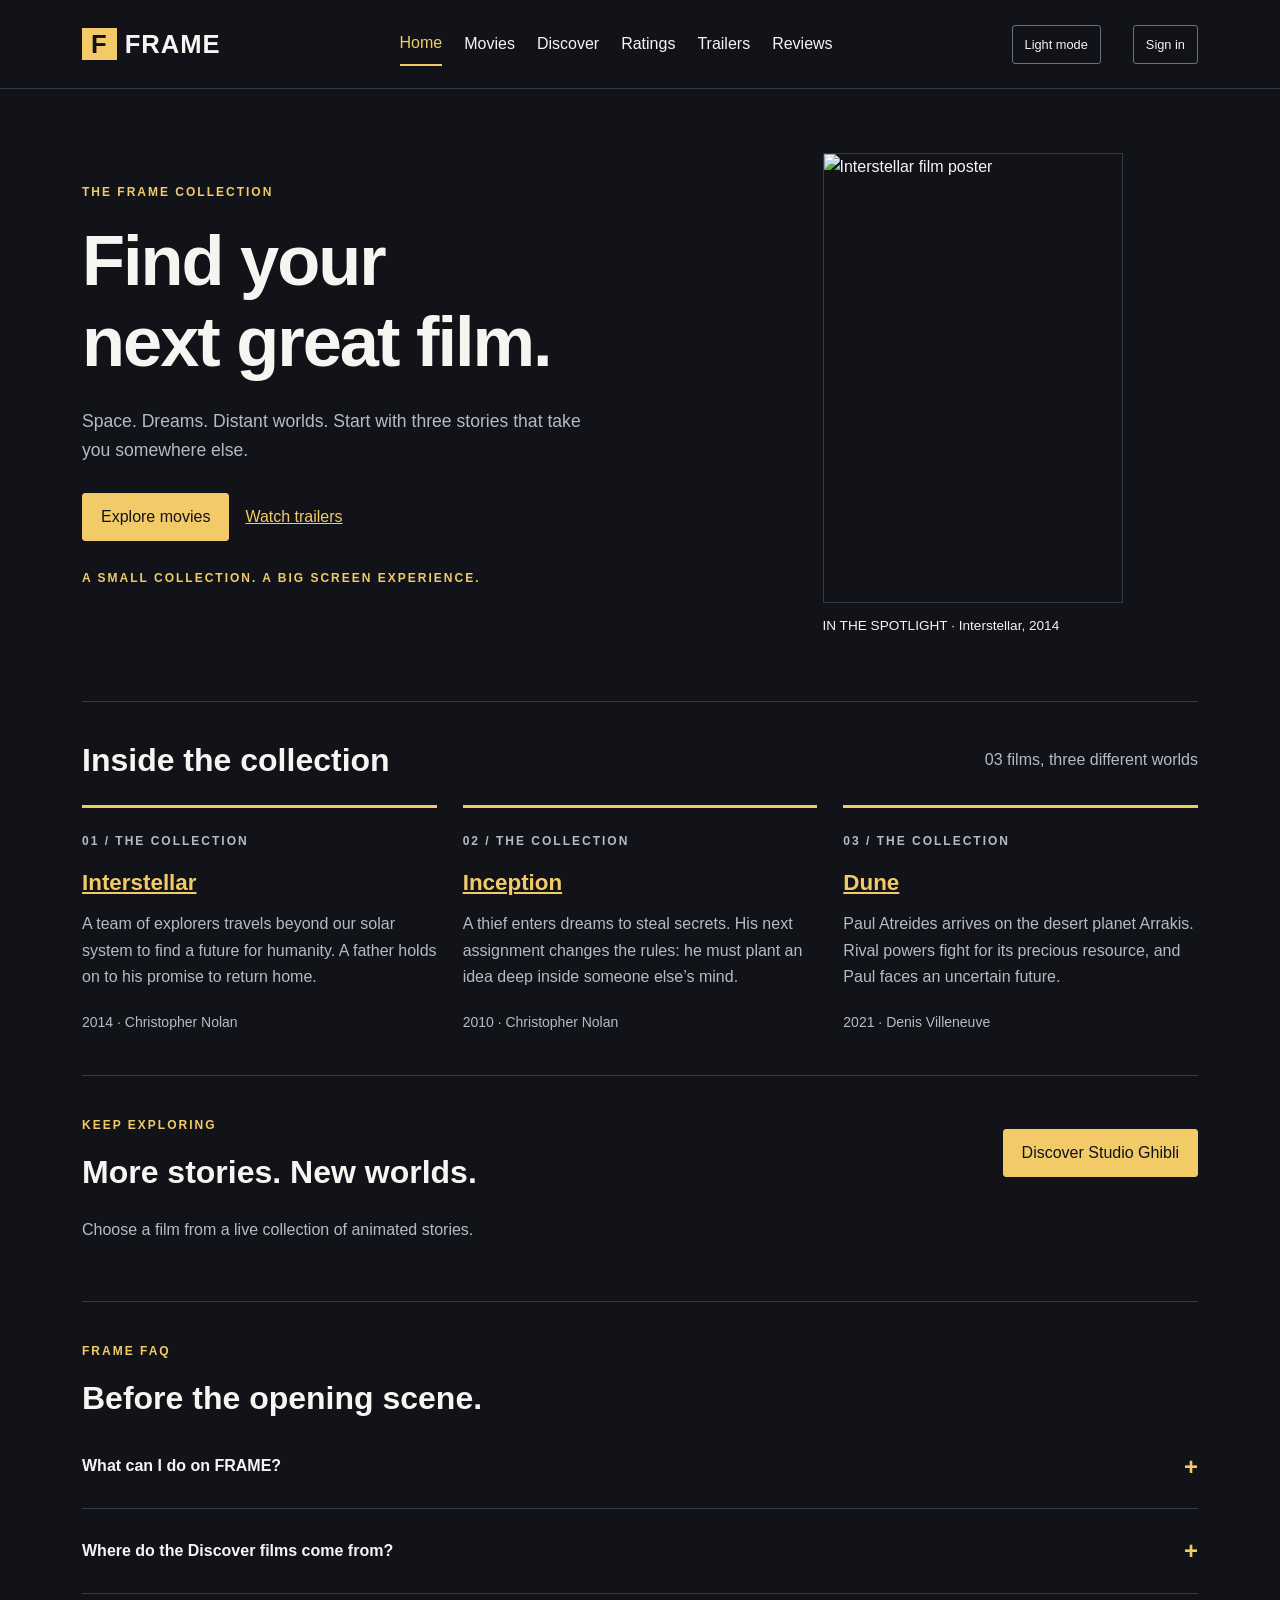
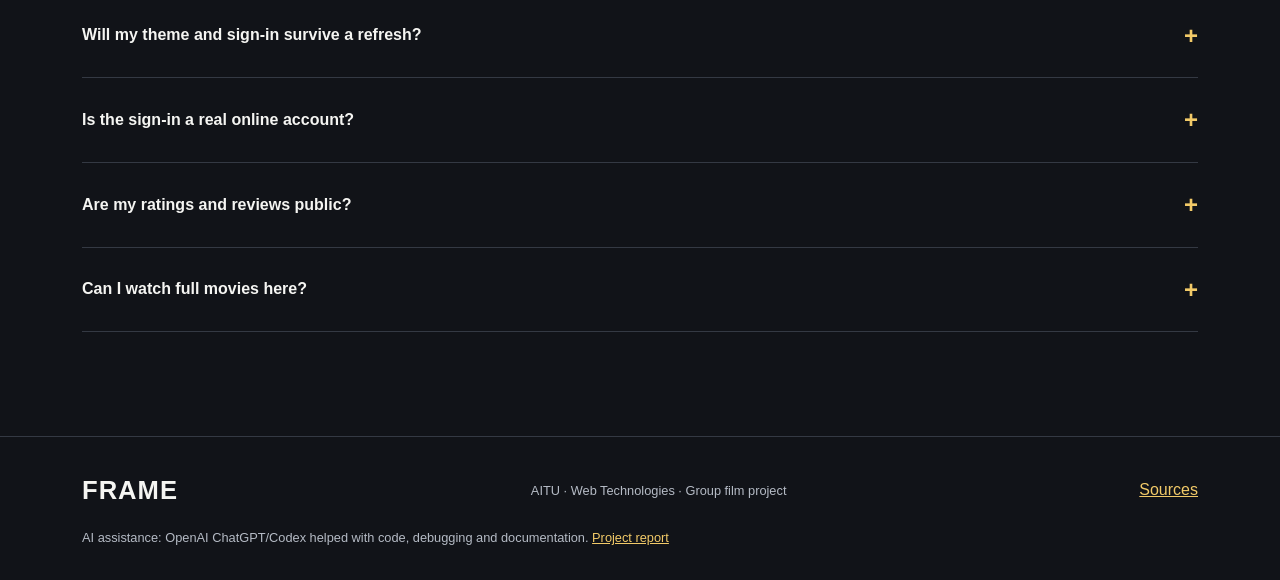
==== commit 2cfe6bf2: "upd" ====
--- a/index.html
+++ b/index.html
@@ -5,7 +5,7 @@
     <meta name="viewport" content="width=device-width, initial-scale=1.0">
     <meta name="description" content="FRAME: a student movie guide with films, personal ratings, trailers and reviews.">
     <title>Home | FRAME</title>
-    <link rel="stylesheet" href="vendor/bootstrap-5.3.3.min.css">
+    <link rel="stylesheet" href="resources/bootstrap-5.3.3.min.css">
     <link rel="stylesheet" href="css/style.css">
 </head>
 <body>
@@ -152,8 +152,7 @@
         </div>
     </footer>
 
-    <!-- Load jQuery before the scripts that use it. -->
-    <script src="vendor/jquery-3.7.1.min.js"></script>
+    <script src="resources/jquery-3.7.1.min.js"></script>
     <script src="js/main.js"></script>
 
 </body>
--- a/css/style.css
+++ b/css/style.css
@@ -1,673 +1,189 @@
-
-:root {
-    --page-background: #111318;
-    --text-color: #f5f5f2;
-    --accent-color: #f2ca68;
-    --muted-color: #aeb4bf;
-}
-
-* {
-    box-sizing: border-box;
-}
-
+/* Base styles: dark FRAME colours. */
+* { box-sizing: border-box; }
 body {
     margin: 0;
-    background-color: var(--page-background);
-    color: var(--text-color);
-    font-family: 'Roboto', Arial, sans-serif;
-    font-size: 16px;
-    line-height: 1.6;
+    background: #111318;
+    color: #f5f5f2;
+    font-family: Arial, Helvetica, sans-serif;
+    line-height: 1.65;
 }
+[hidden] { display: none !important; }
+a { color: #f2ca68; }
+a:hover { color: #ffe3a0; }
+h1, h2, h3 { font-weight: 700; line-height: 1.15; }
+h1 { font-size: 3.5rem; letter-spacing: -2px; }
+h2 { font-size: 2rem; }
+h3 { font-size: 1.4rem; }
+p { margin: 0 0 18px; }
+img { display: block; max-width: 100%; }
+button, input, select, textarea { font: inherit; }
+button, .button {
+    display: inline-block;
+    padding: 10px 18px;
+    border: 1px solid #687182;
+    border-radius: 3px;
+    background: transparent;
+    color: inherit;
+    cursor: pointer;
+    text-decoration: none;
+}
+button:hover, .button:hover { border-color: #f2ca68; color: #f2ca68; }
+button:disabled { opacity: .55; cursor: wait; }
+.gold { background: #f2ca68; color: #111318; border-color: #f2ca68; }
+.gold:hover { background: #ffe3a0; color: #111318; }
+:focus-visible { outline: 3px solid #f2ca68; outline-offset: 4px; }
+label { display: block; margin-bottom: 6px; font-weight: bold; }
+input, select, textarea {
+    width: 100%;
+    border: 1px solid #687182;
+    border-radius: 3px;
+    padding: 11px;
+    background: #111318;
+    color: #f5f5f2;
+}
+textarea { resize: vertical; }
+.field { margin-bottom: 18px; }
+.muted, .meta, .faq-answer { color: #b5bbc5; }
+.eyebrow { color: #f2ca68; font-size: .75rem; letter-spacing: 2px; font-weight: bold; }
+.status { color: #c7ddbd; margin-top: 16px; overflow-wrap: anywhere; }
+.status:empty { display: none; }
+.error { color: #ffb4ad; }
+.skip-link { position: absolute; top: -100px; left: 10px; padding: 10px; background: #111318; z-index: 5; }
+.skip-link:focus { top: 10px; }
 
-a {
-    color: var(--accent-color);
-}
-
-h1, h2, h3 {
-    font-weight: 700;
-    line-height: 1.15;
-}
-
-h1 {
-    font-size: 3.5rem;
-    margin-bottom: 20px;
-}
-
-h2 {
-    font-size: 1.8rem;
-    margin-bottom: 18px;
-}
-
-h3 {
-    font-size: 1.5rem;
-}
-
-p {
-    margin-bottom: 18px;
-}
-
-.muted, .director, .movie-meta, .footer-note, .copyright {
-    color: var(--muted-color);
-}
-
-.site-header {
-    border-bottom: 1px solid #30343e;
-}
-
-.header-content, .nav-list, .button-row, .section-heading,
-.featured-caption, .movie-meta, .movie-links, .review-heading, .footer-content {
+/* Flexbox keeps navigation and buttons in a row and allows wrapping. */
+.site-header { border-bottom: 1px solid #343943; }
+.header-row, .nav-links, .actions, .section-heading, .footer-row {
     display: flex;
     align-items: center;
     justify-content: space-between;
-    gap: 24px;
-}
-
-.header-content {
-    min-height: 96px;
-}
-
-.brand {
-    color: #f5f5f2;
-    text-decoration: none;
-    font-size: 1.6rem;
-    font-weight: bold;
-}
-
-.brand-mark {
-    display: inline-block;
-    background-color: #f2ca68;
-    color: #111318;
-    padding: 0 11px;
-    margin-right: 8px;
-}
-
-.nav-list {
-    padding: 0;
-    margin: 0;
-    list-style: none;
+    gap: 16px;
     flex-wrap: wrap;
 }
+.header-row { padding: 22px 0; }
+.brand { color: inherit; font-size: 1.6rem; font-weight: bold; text-decoration: none; letter-spacing: 1px; }
+.brand span { padding: 2px 9px; background: #f2ca68; color: #111318; margin-right: 8px; }
+.nav-links { list-style: none; padding: 0; margin: 0; gap: 22px; }
+.nav-links a { color: inherit; text-decoration: none; padding: 8px 0; display: block; }
+.nav-links a.current { color: #f2ca68; border-bottom: 2px solid #f2ca68; }
+.actions { justify-content: flex-start; }
+.header-row button { font-size: .8rem; padding: 8px 12px; }
+#greeting { font-size: .85rem; max-width: 180px; overflow-wrap: anywhere; }
+#signin-panel { max-width: 620px; margin: 24px auto; }
+main { min-height: 65vh; padding-bottom: 64px; }
+.page-intro { padding: 56px 0 30px; }
+.page-intro > p:last-child { max-width: 650px; color: #b5bbc5; font-size: 1.1rem; }
+.panel { background: #1c2028; border: 1px solid #343943; padding: 28px; }
+.home-section { padding: 40px 0; border-top: 1px solid #343943; }
+.section-heading { margin-bottom: 26px; }
+.section-heading h2 { margin: 0; }
+.grid { display: grid; grid-template-columns: repeat(3, minmax(0, 1fr)); gap: 26px; }
 
-.nav-list a {
-    display: inline-block;
-    color: #d1d4dc;
-    text-decoration: none;
-    padding: 12px 0;
-    border-bottom: 2px solid transparent;
+/* Home uses the Bootstrap row and column classes. */
+.hero { padding: 64px 0; }
+.hero h1 { font-size: 4.4rem; margin: 18px 0 24px; }
+.hero-copy { padding-right: 50px; }
+.hero-copy > p:not(.eyebrow) { color: #b5bbc5; max-width: 520px; font-size: 1.1rem; }
+.hero .actions { margin: 28px 0; }
+.hero figure { max-width: 300px; margin: 0 auto; }
+.hero img { width: 100%; height: auto; border: 1px solid #343943; }
+figcaption { padding-top: 12px; font-size: .85rem; }
+.collection-item { border-top: 3px solid #f2ca68; padding-top: 24px; }
+.collection-item p { color: #b5bbc5; }
+.collection-item h3 { margin: 16px 0; }
+.faq-item { border-bottom: 1px solid #343943; }
+.faq-question {
+    display: flex;
+    justify-content: space-between;
+    align-items: center;
+    width: 100%;
+    text-align: left;
+    border: 0;
+    padding: 22px 0;
+    font-weight: bold;
+    gap: 20px;
 }
+.faq-question span { color: #f2ca68; font-size: 1.5rem; }
+.faq-answer { display: none; padding-bottom: 20px; max-width: 850px; }
 
-.nav-list .current {
-    color: #f2ca68;
-    border-color: #f2ca68;
-}
-
-main {
-    min-height: 65vh;
-}
-
-.hero {
-    padding-top: 56px;
-    padding-bottom: 60px;
-}
-
-.hero-copy {
-    padding-right: 64px;
-}
-
-.eyebrow, .item-number {
-    color: #f2ca68;
-    font-size: 0.875rem;
-    font-weight: bold;
-}
-
-.hero h1 {
-    font-size: 4.25rem;
-    margin: 24px 0;
-}
-
-.hero-description {
-    color: #bac0ca;
-    font-size: 1.125rem;
-    max-width: 480px;
-    margin-bottom: 30px;
-}
-
-.button-row {
-    justify-content: flex-start;
-    flex-wrap: wrap;
-}
-
-.btn {
-    padding: 12px 22px;
-    border-radius: 3px;
-    font-weight: bold;
-}
-
-.btn-warning {
-    background-color: #f2ca68;
-    border-color: #f2ca68;
-    color: #111318;
-}
-
-.text-link {
-    font-weight: bold;
-}
-
-.hero-caption {
-    color: #aeb4bf;
-    margin-top: 58px;
-    font-size: 0.875rem;
-}
-
-.featured-poster {
-    position: relative;
-    max-width: 310px;
-    margin-left: auto;
-    margin-right: auto;
-}
-
-.featured-poster img {
-    display: block;
-    width: 100%;
-    height: auto;
-}
-
-.poster-label {
-    position: absolute;
-    top: 16px;
-    left: 16px;
-    background-color: #f2ca68;
-    color: #111318;
-    padding: 5px 10px;
-    font-size: 0.75rem;
-    font-weight: bold;
-}
-
-.featured-caption {
-    max-width: 310px;
-    margin: 16px auto 0;
-    font-size: 0.875rem;
-    flex-wrap: wrap;
-    gap: 2px;
-}
-
-.featured-caption span {
-    display: block;
-}
-
-.home-section {
-    border-top: 1px solid #30343e;
-    padding-top: 35px;
-    margin-top: 12px;
-    margin-bottom: 65px;
-}
-
-.section-heading {
-    margin-bottom: 24px;
-    flex-wrap: wrap;
-    gap: 8px;
-}
-
-.section-heading h2 {
-    margin: 0;
-}
-
-
-.collection-grid, .movie-grid {
-    display: grid;
-    grid-template-columns: repeat(3, 1fr);
-    gap: 30px;
-}
-
-.collection-item {
-    border-top: 2px solid #685735;
-    padding-top: 20px;
-}
-
-.collection-item h3 {
-    margin: 12px 0;
-}
-
-.collection-item h3 a {
-    color: #f5f5f2;
-}
-
-.collection-item p {
-    color: #bac0ca;
-}
-
-.page-intro {
-    padding: 52px 0 30px;
-    max-width: 700px;
-}
-
-.page-intro p {
-    color: #bac0ca;
-}
-
-.page-intro .eyebrow {
-    color: #f2ca68;
-}
-
-.movie-grid {
-    margin-bottom: 70px;
-}
-
-.movie-poster {
-    width: 100%;
-    height: auto;
-    display: block;
-}
-
-.movie-meta {
-    margin: 18px 0 10px;
-    align-items: flex-start;
-    font-size: 0.875rem;
-    gap: 12px;
-}
-
-.movie-card h2 {
-    margin-bottom: 10px;
-}
-
-.director {
-    font-size: 0.875rem;
-}
-
-.movie-links {
-    flex-wrap: wrap;
-    justify-content: flex-start;
-    gap: 16px;
-    font-weight: bold;
-}
-
-.table-wrap {
-    overflow-x: auto;
-    margin: 28px 0 45px;
-}
-
-.ratings-table {
-    width: 100%;
-    min-width: 560px;
-    border-collapse: collapse;
-}
-
-.ratings-table th, .ratings-table td {
-    padding: 22px 16px;
-    text-align: left;
-    border-bottom: 1px solid #363b45;
-}
-
-.ratings-table thead {
-    background-color: #242832;
-    color: #bac0ca;
-}
-
-.ratings-table caption {
-    color: #aeb4bf;
-    padding-top: 15px;
-}
-
-
-.ratings-table tbody tr:nth-child(even) {
-    background-color: #191d25;
-}
-
-.rating-score {
-    color: #f2ca68;
-    font-weight: bold;
-    white-space: nowrap;
-}
-
-.reading-list {
-    padding-left: 20px;
-}
-
-.reading-list li {
-    margin-bottom: 14px;
-}
-
-.trailer-item {
-    border-top: 1px solid #30343e;
-    padding-top: 30px;
-    padding-bottom: 30px;
-}
-
-.trailer-poster {
-    width: 100%;
-    height: auto;
-    max-width: 220px;
-}
-
-.trailer-copy {
-    padding-left: 36px;
-}
-
-.trailer-copy p {
-    max-width: 650px;
-}
-
-.reviews-list {
-    padding-right: 44px;
-}
-
-.review-item {
-    border-top: 1px solid #30343e;
-    padding: 28px 0;
-}
-
-.review-heading {
-    align-items: flex-start;
-    flex-wrap: wrap;
-    gap: 8px;
-    margin-bottom: 18px;
-}
-
-.review-heading h2 {
-    margin: 0;
-}
-
-.review-form-box {
-    background-color: #1c2028;
-    padding: 28px;
-    margin-bottom: 60px;
-    border-top: 3px solid #f2ca68;
-}
-
-#review-form label {
-    display: block;
-    margin: 18px 0 8px;
-    font-weight: bold;
-}
-
-#review-form input, #review-form select, #review-form textarea {
-    display: block;
-    width: 100%;
-    padding: 11px;
-    background-color: #f5f5f2;
-    color: #171a22;
-    border: 1px solid #c9cbd1;
-    border-radius: 3px;
-    font-family: 'Roboto', Arial, sans-serif;
-    font-size: 1rem;
-}
-
-.site-footer {
-    border-top: 1px solid #30343e;
-    margin-top: 30px;
-    padding-top: 35px;
-    padding-bottom: 24px;
-}
-
-.footer-content {
-    align-items: flex-start;
-}
-
-.footer-brand {
-    font-size: 1.3rem;
-}
-
-.footer-note {
-    margin: 8px 0;
-    font-size: 0.875rem;
-}
-
-.footer-links p {
-    margin-bottom: 8px;
-}
-
-.footer-links a {
-    display: block;
-    font-size: 0.875rem;
-    margin-bottom: 6px;
-}
-
-.copyright {
-    font-size: 0.875rem;
-    margin-top: 26px;
-}
-
-a:hover {
-    color: #ffe3a1;
-}
-
-.nav-list a:hover {
-    color: var(--accent-color);
-    border-color: var(--accent-color);
-}
-
-.btn-warning:hover {
-    background-color: #ffe3a1;
-    border-color: #ffe3a1;
-    color: #111318;
-}
-
-a:focus, button:focus, input:focus, select:focus, textarea:focus {
-    outline: 3px solid var(--accent-color);
-    outline-offset: 4px;
-}
-
-@media (max-width: 991px) {
-    .hero h1 {
-        font-size: 3.25rem;
-    }
-
-    .hero-copy {
-        padding-right: 25px;
-    }
-
-    .header-content {
-        flex-direction: column;
-        gap: 8px;
-        padding-top: 18px;
-        padding-bottom: 16px;
-    }
-
-    .movie-grid {
-        grid-template-columns: repeat(2, 1fr);
-    }
-
-    .reviews-list {
-        padding-right: 12px;
-    }
-
-    .hero-caption {
-        margin-top: 30px;
-    }
-}
-
-@media (max-width: 767px) {
-    .container {
-        padding-left: 22px;
-        padding-right: 22px;
-    }
-
-    h1, .hero h1 {
-        font-size: 2.7rem;
-    }
-
-    .nav-list {
-        justify-content: center;
-        gap: 16px;
-    }
-
-    .nav-list a {
-        font-size: 0.875rem;
-        padding-top: 5px;
-        padding-bottom: 5px;
-    }
-
-    .hero {
-        padding-top: 35px;
-        padding-bottom: 35px;
-    }
-
-    .hero-copy {
-        padding-right: 12px;
-        margin-bottom: 24px;
-    }
-
-    .hero h1 {
-        margin-top: 16px;
-    }
-
-    .collection-grid, .movie-grid {
-        grid-template-columns: 1fr;
-        gap: 35px;
-    }
-
-    .movie-poster {
-        max-width: 360px;
-    }
-
-    .page-intro {
-        padding-top: 35px;
-    }
-
-    .trailer-copy {
-        padding-left: 12px;
-        margin-top: 22px;
-    }
-
-    .footer-content {
-        flex-direction: column;
-    }
-
-    .review-form-box {
-        padding: 22px;
-    }
-}
-
-
-html { scroll-behavior: smooth; color-scheme: dark; }
-[hidden] { display: none !important; }
-::selection { background: #f2ca68; color: #111318; }
-.skip-link { position: fixed; top: -100px; left: 20px; z-index: 100; background: #f2ca68; color: #111318; padding: 12px 20px; }
-.skip-link:focus { top: 12px; }
-.nav-list { gap: 22px; }
-.nav-list .nav-join { color: var(--accent-color); }
-.nav-join span { margin-left: 6px; }
-.arrow-icon { width: 16px; height: 16px; vertical-align: -2px; margin-left: 4px; }
-.gallery-zoom .arrow-icon { margin: 0; width: 20px; height: 20px; }
-#join { scroll-margin-top: 24px; }
-.section-display { font-size: clamp(2.2rem, 4vw, 3.5rem); letter-spacing: -0.04em; margin: 18px 0 24px; }
-.small-note, .field-hint, .results-count { color: #b1b8c4; font-size: 0.875rem; }
-.small-note { margin: 28px 0; max-width: 410px; }
-.join-section { padding-top: 60px; padding-bottom: 25px; }
-.panel-form { background: #1c2028; border-top: 3px solid var(--accent-color); padding: 30px; }
-.panel-form h3 { margin-bottom: 12px; }
-.form-grid { display: grid; grid-template-columns: repeat(2, minmax(0, 1fr)); gap: 20px; }
-.field { margin-top: 18px; min-width: 0; }
-.field label, .search-label { display: block; font-weight: 700; font-size: 0.9375rem; margin-bottom: 8px; }
-.field input, .field select, .search-row input {
-    width: 100%; min-height: 48px; border: 1px solid #596170; border-radius: 3px;
-    background: #13171e; color: #f5f5f2; padding: 11px 13px; font: inherit;
-}
-.field input::placeholder, .search-row input::placeholder { color: #9ba5b4; opacity: 1; }
-.field-hint { margin: 8px 0 0; }
-.field-message { font-size: 0.8125rem; margin: 6px 0 0; min-height: 20px; color: #ffb4ad; }
-.field-message.valid-message { color: #a8d6b2; }
-.is-valid + .field-message { color: #a8d6b2; }
-.field input.is-invalid, .field select.is-invalid, #review-form .is-invalid { border: 2px solid #ff9a91; }
-.field input.is-valid, .field select.is-valid, #review-form .is-valid { border-color: #8cc69b; }
-.form-actions { display: flex; flex-wrap: wrap; align-items: center; gap: 12px; margin-top: 24px; }
-.form-status { color: #addbb8; margin: 18px 0 0; overflow-wrap: anywhere; }
-.form-status:empty { display: none; }
-.status-warning { color: #f4c478; }
-.plain-button { background: none; border: 0; border-bottom: 1px solid currentColor; padding: 5px 0; color: var(--accent-color); font: inherit; font-size: 0.875rem; font-weight: 700; }
-.plain-button:hover { color: #ffe3a1; }
-.password-toggle { margin: 10px 0 0; }
-.password-strength { display: flex; align-items: center; gap: 14px; margin: 7px 0 12px; font-size: 0.8125rem; }
-.password-strength meter { appearance: none; flex: 1; min-width: 40px; height: 8px; border: 0; border-radius: 4px; background: #38404c; }
-.password-strength meter::-webkit-meter-bar { background: #38404c; border: none; height: 8px; }
-.password-strength meter::-webkit-meter-optimum-value { background: #f2ca68; }
-.password-strength meter[data-level="1"]::-webkit-meter-optimum-value { background: #ff9a91; }
-.password-strength meter[data-level="3"]::-webkit-meter-optimum-value { background: #8cc69b; }
-.password-strength meter::-moz-meter-bar { background: #f2ca68; }
-.password-strength meter[data-level="1"]::-moz-meter-bar { background: #ff9a91; }
-.password-strength meter[data-level="3"]::-moz-meter-bar { background: #8cc69b; }
-.password-strength span { min-width: 106px; }
-.search-section { border-top: 1px solid #30343e; padding: 24px 0 16px; }
-.search-row { display: flex; align-items: stretch; gap: 12px; }
+/* Movies, ratings, trailers and reviews. */
+.search-row { display: flex; gap: 12px; }
 .search-row input { flex: 1; min-width: 0; }
 .search-row button { flex-shrink: 0; }
-.filter-row { display: flex; flex-wrap: wrap; gap: 10px; margin-top: 20px; }
-.filter-button { padding: 9px 16px; border: 1px solid #505867; border-radius: 3px; background: transparent; color: #d1d4dc; font-size: 0.875rem; }
-.filter-button:hover { border-color: var(--accent-color); color: var(--accent-color); }
-.filter-button.active { background: var(--accent-color); border-color: var(--accent-color); color: #111318; font-weight: 700; }
-.results-count { margin: 18px 0 14px; }
-.movie-card { min-width: 0; }
-.empty-state { text-align: center; padding: 34px 20px 55px; }
-.empty-state h2 { font-size: 1.5rem; }
-.empty-state p { color: var(--muted-color); }
-.gallery-section { padding-top: 40px; }
-.gallery-section .section-heading { align-items: flex-end; }
-.gallery-section .section-heading p { margin: 0 0 10px; }
-.gallery-item { display: block; width: 100%; padding: 0; border: 0; background: none; color: #f5f5f2; text-align: left; }
-.gallery-image { display: block; position: relative; overflow: hidden; background: #202630; }
-.gallery-image img { display: block; width: 100%; aspect-ratio: 2 / 3; object-fit: cover; transition: transform 250ms; }
-.gallery-item:hover img { transform: scale(1.035); }
-.gallery-zoom { position: absolute; bottom: 14px; right: 14px; width: 40px; height: 40px; display: grid; place-items: center; background: #f2ca68; color: #111318; font-size: 1.5rem; }
-.gallery-title { display: block; font-size: 1.25rem; font-weight: 700; margin: 14px 0 2px; }
-.gallery-item > .muted { font-size: 0.875rem; }
-body:has(dialog[open]) { overflow: hidden; }
-dialog { color: #f5f5f2; }
-dialog::backdrop { background: rgba(4, 6, 10, 0.88); }
-.form-dialog { width: min(560px, calc(100% - 32px)); max-height: calc(100dvh - 40px); border: 1px solid #596170; border-top: 3px solid #f2ca68; border-radius: 4px; padding: 28px; background: #1c2028; }
-.dialog-header { display: flex; align-items: center; justify-content: space-between; gap: 20px; }
-.dialog-header h2 { margin: 0; }
-.icon-button { display: inline-grid; place-items: center; width: 44px; height: 44px; flex: 0 0 44px; padding: 0; border: 1px solid #596170; border-radius: 3px; color: #f5f5f2; background: #202630; font-size: 1.5rem; line-height: 1; }
-.icon-button:hover { border-color: #f2ca68; color: #f2ca68; }
-.confirm-dialog { width: min(440px, calc(100% - 32px)); }
-.confirm-dialog p { overflow-wrap: anywhere; }
-.lightbox { border: 0; padding: 0; background: #111318; width: min(660px, calc(100% - 24px)); max-width: none; max-height: calc(100dvh - 24px); overflow: auto; }
-.lightbox-panel { padding: 18px 24px 12px; }
-.lightbox-header { display: flex; align-items: center; justify-content: space-between; gap: 15px; margin-bottom: 12px; }
-.lightbox-header p { margin: 0; }
-#lightbox-image { display: block; width: 100%; height: min(65dvh, 720px); object-fit: contain; background: #0d0f13; }
-.lightbox-controls { display: flex; align-items: center; justify-content: space-between; gap: 16px; margin-top: 14px; }
-#lightbox-caption { margin: 0; font-weight: 700; text-align: center; }
-.lightbox-panel .field-hint { margin-top: 10px; }
-.table-toolbar { display: flex; align-items: center; justify-content: space-between; gap: 20px; margin-top: 25px; }
-.table-toolbar .results-count { margin: 0; }
-.table-wrap { margin-top: 20px; }
-.ratings-table { min-width: 700px; }
-.ratings-table th[scope="row"] { max-width: 240px; overflow-wrap: anywhere; }
-.row-actions { white-space: nowrap; }
-.row-actions button { margin-right: 18px; min-height: 44px; }
-.row-actions button:last-child { margin-right: 0; }
-.danger-text { color: #ffb4ad; }
-.danger-text:hover { color: #ffcdc8; }
-.empty-table { padding: 45px 20px !important; text-align: center !important; color: #b1b8c4; }
-.personal-reviews { margin-top: 30px; }
-.personal-review h3 { margin: 0; font-size: 1.3rem; }
-.review-text { white-space: pre-wrap; overflow-wrap: anywhere; }
-.personal-review .muted { overflow-wrap: anywhere; }
-#review-form .field-message { margin: 6px 0 0; }
-#review-form .field-hint { margin: 8px 0 0; }
-#review-form .is-valid + .field-message { color: #a8d6b2; }
-.noscript-note { border: 1px solid #f2ca68; padding: 14px; margin: 20px auto; }
+.movie-card img, .trailer-card img { width: 100%; aspect-ratio: 2 / 3; object-fit: cover; }
+.meta { display: flex; justify-content: space-between; gap: 16px; font-size: .8rem; margin: 18px 0 12px; }
+.movie-card p, .trailer-card p { color: #b5bbc5; }
+.movie-card h2, .trailer-card h2 { font-size: 1.6rem; margin: 12px 0; }
+.movie-card .actions { font-size: .9rem; margin-top: 20px; }
+.table-wrap { overflow-x: auto; }
+table { width: 100%; border-collapse: collapse; min-width: 460px; }
+caption { color: #b5bbc5; caption-side: top; }
+th, td { padding: 20px 14px; border-bottom: 1px solid #343943; text-align: left; }
+th { color: #f2ca68; }
+.rating-input { width: 100px; }
+.split { display: grid; grid-template-columns: 1fr 1fr; gap: 32px; align-items: start; }
+.review-sample { margin-bottom: 24px; }
+#my-reviews .panel { margin-top: 20px; overflow-wrap: anywhere; }
 
+/* Discover displays one selected API film. */
+.discover-layout { display: grid; grid-template-columns: 1fr 2fr; gap: 30px; align-items: start; }
+.film-sheet { border-top: 4px solid #f2ca68; }
+.film-sheet h2 { font-size: 2.8rem; margin-bottom: 24px; }
+.film-facts { display: grid; grid-template-columns: 1fr 1fr; gap: 16px; margin: 30px 0 0; }
+.film-facts div { border-top: 1px solid #343943; padding-top: 14px; }
+.film-facts dt { color: #b5bbc5; font-size: .8rem; margin-bottom: 6px; }
+.film-facts dd { margin: 0; font-size: 1.1rem; }
+.source-note { margin-top: 32px; font-size: .85rem; }
+footer { border-top: 1px solid #343943; padding: 32px 0; }
+footer p { margin: 0; font-size: .8rem; color: #b5bbc5; }
+.ai-credit { padding-top: 16px; }
+
+/* One class on body changes the whole website to light colours. */
+body.light { background: #f7f5ef; color: #20242b; }
+.light .panel { background: #eeece5; border-color: #cfcdc5; }
+.light input, .light select, .light textarea { background: #fffef9; color: #20242b; }
+.light a, .light .eyebrow, .light th, .light .faq-question span, .light .nav-links a.current { color: #78540b; }
+.light .brand, .light .nav-links a { color: #20242b; }
+.light .button.gold { color: #111318; }
+.light .muted, .light .meta, .light .faq-answer, .light .page-intro > p:last-child,
+.light .hero-copy > p:not(.eyebrow), .light .collection-item p, .light .movie-card p,
+.light .trailer-card p, .light .film-facts dt, .light footer p, .light caption { color: #565e69; }
+.light .status { color: #2d683c; }
+.light .error { color: #a02b28; }
+.light button:hover, .light .button:hover { color: #78540b; border-color: #78540b; }
+.light .gold:hover { color: #111318; }
+.light :focus-visible { outline-color: #78540b; }
+
+/* Tablet: two cards per row. Phone: one column. */
+@media (max-width: 1199px) {
+    .header-row nav { order: 3; width: 100%; }
+    .nav-links { justify-content: flex-start; }
+}
+@media (max-width: 991px) {
+    .grid { grid-template-columns: repeat(2, minmax(0, 1fr)); }
+    .hero h1 { font-size: 3.5rem; }
+    .hero-copy { padding-right: 24px; }
+    .discover-layout { grid-template-columns: 1fr; }
+}
 @media (max-width: 767px) {
-    .nav-list { gap: 10px 18px; }
-    .join-section { padding-top: 35px; --bs-gutter-x: 24px; }
-    .panel-form { padding: 22px; }
-    .gallery-section { margin-top: 25px; }
+    .hero { padding: 36px 0; }
+    .hero-copy { padding-right: 12px; }
+    .hero figure { margin-top: 26px; max-width: 260px; }
+    .split { grid-template-columns: 1fr; }
+}
+@media (max-width: 575px) {
+    h1, .hero h1 { font-size: 2.8rem; }
+    h2, .film-sheet h2 { font-size: 1.8rem; }
+    .container { padding-left: 20px; padding-right: 20px; }
+    .brand { font-size: 1.35rem; }
+    .header-row { gap: 16px 8px; }
+    .header-row .actions { gap: 8px; }
+    .header-row button { padding: 8px; }
+    .nav-links { display: grid; grid-template-columns: repeat(3, 1fr); gap: 3px 20px; }
+    .grid { grid-template-columns: 1fr; }
+    .panel { padding: 22px; }
+    .page-intro { padding-top: 36px; }
     .search-row { flex-wrap: wrap; }
     .search-row input { flex-basis: 100%; }
-    .search-row button { padding: 9px 14px; }
-    .table-toolbar { flex-wrap: wrap; gap: 14px; }
-    .lightbox-panel { padding: 14px; }
-    .form-dialog { padding: 22px; }
+    .film-facts { grid-template-columns: 1fr; }
 }
-@media (max-width: 479px) {
-    .form-grid { grid-template-columns: 1fr; gap: 0; }
-    .filter-button { padding: 9px 12px; }
-    .form-actions .btn { flex-grow: 1; }
-    .lightbox-controls { gap: 8px; }
-    #lightbox-caption { font-size: 0.9375rem; }
-}
-@media (prefers-reduced-motion: reduce) {
-    html { scroll-behavior: auto; }
-    .gallery-image img { transition: none; }
-}
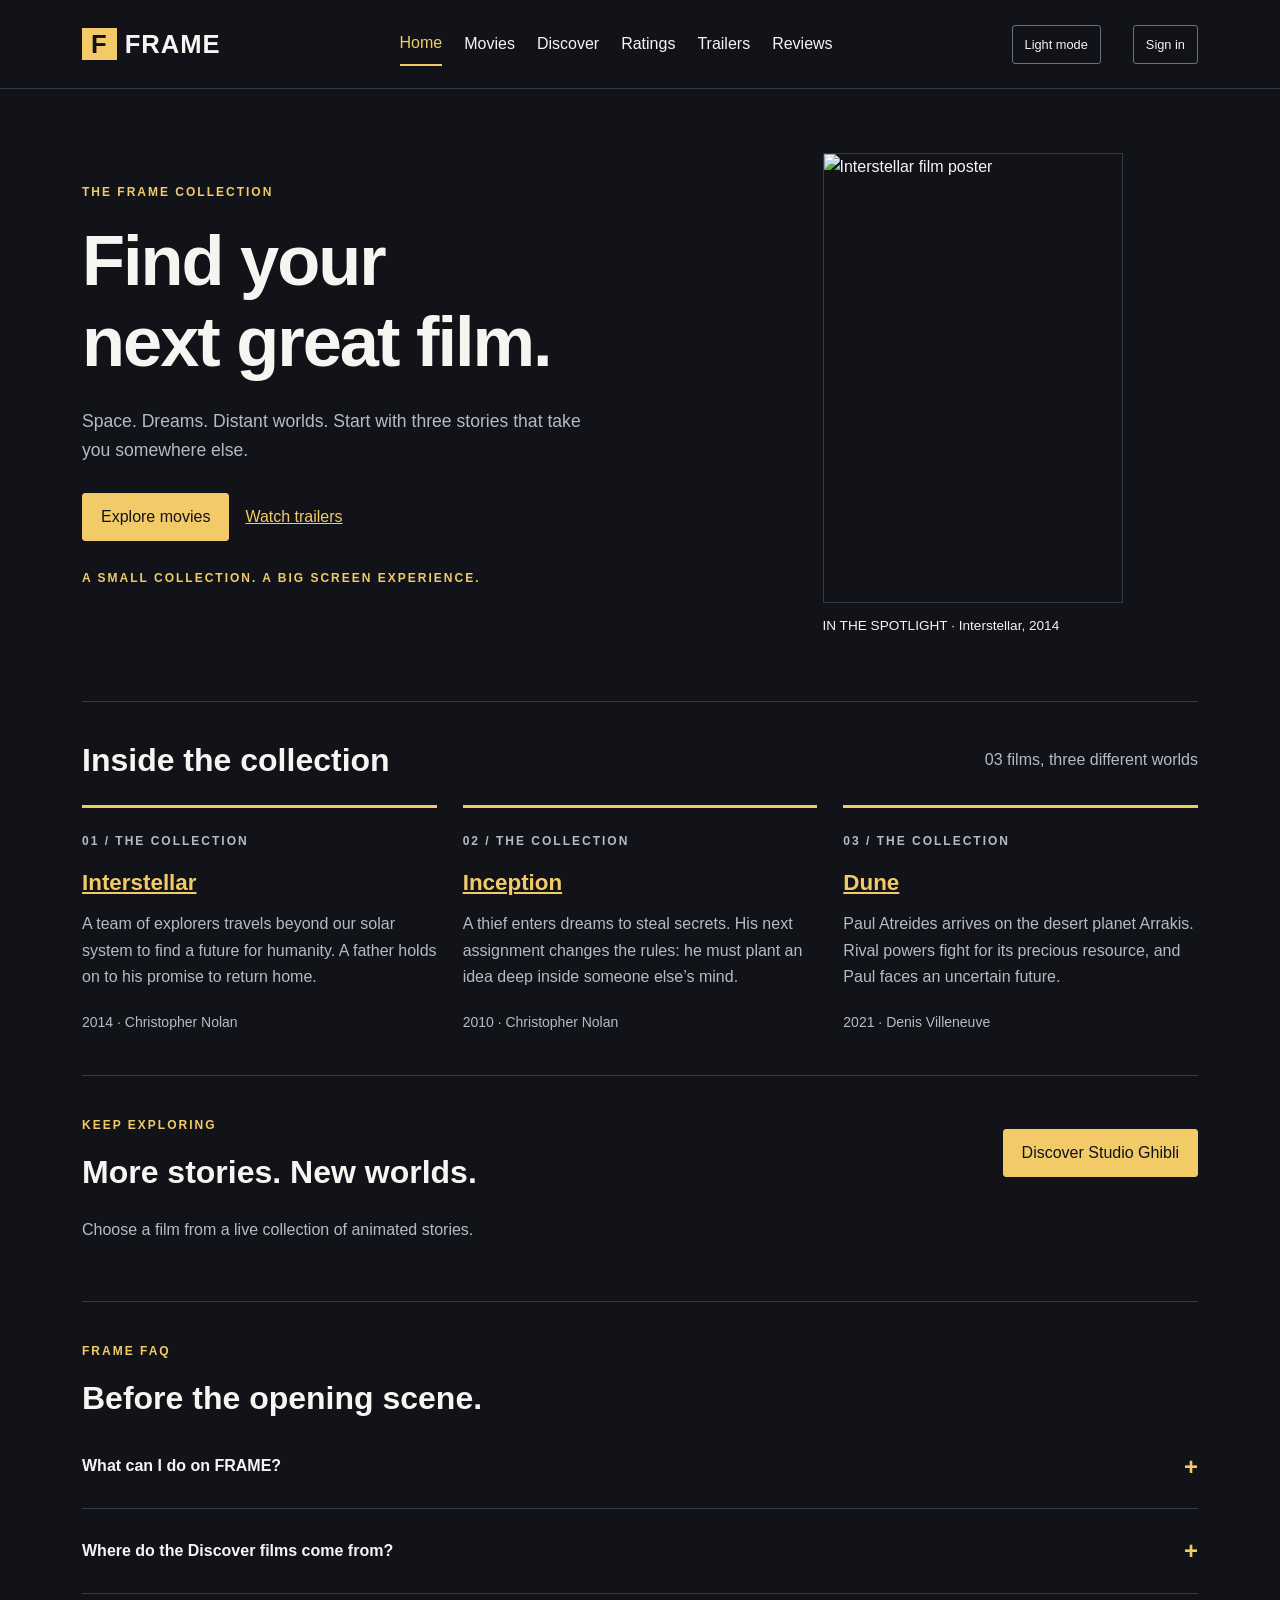
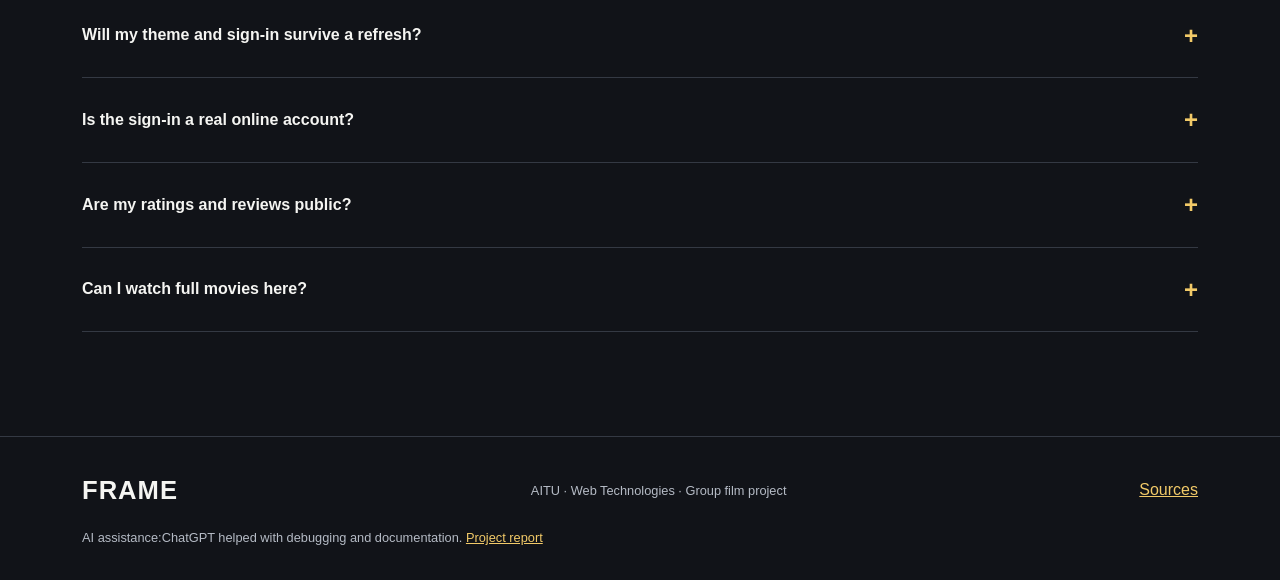
==== commit 9a09e370: "upd" ====
--- a/index.html
+++ b/index.html
@@ -147,7 +147,7 @@
                 <p>AITU · Web Technologies · Group film project</p>
                 <a href="SOURCES.txt">Sources</a>
             </div>
-            <p class="ai-credit">AI assistance: OpenAI ChatGPT/Codex helped with code, debugging and documentation.
+            <p class="ai-credit">AI assistance:ChatGPT helped with debugging and documentation.
                 <a href="docs/PROJECT_REPORT.pdf">Project report</a></p>
         </div>
     </footer>
